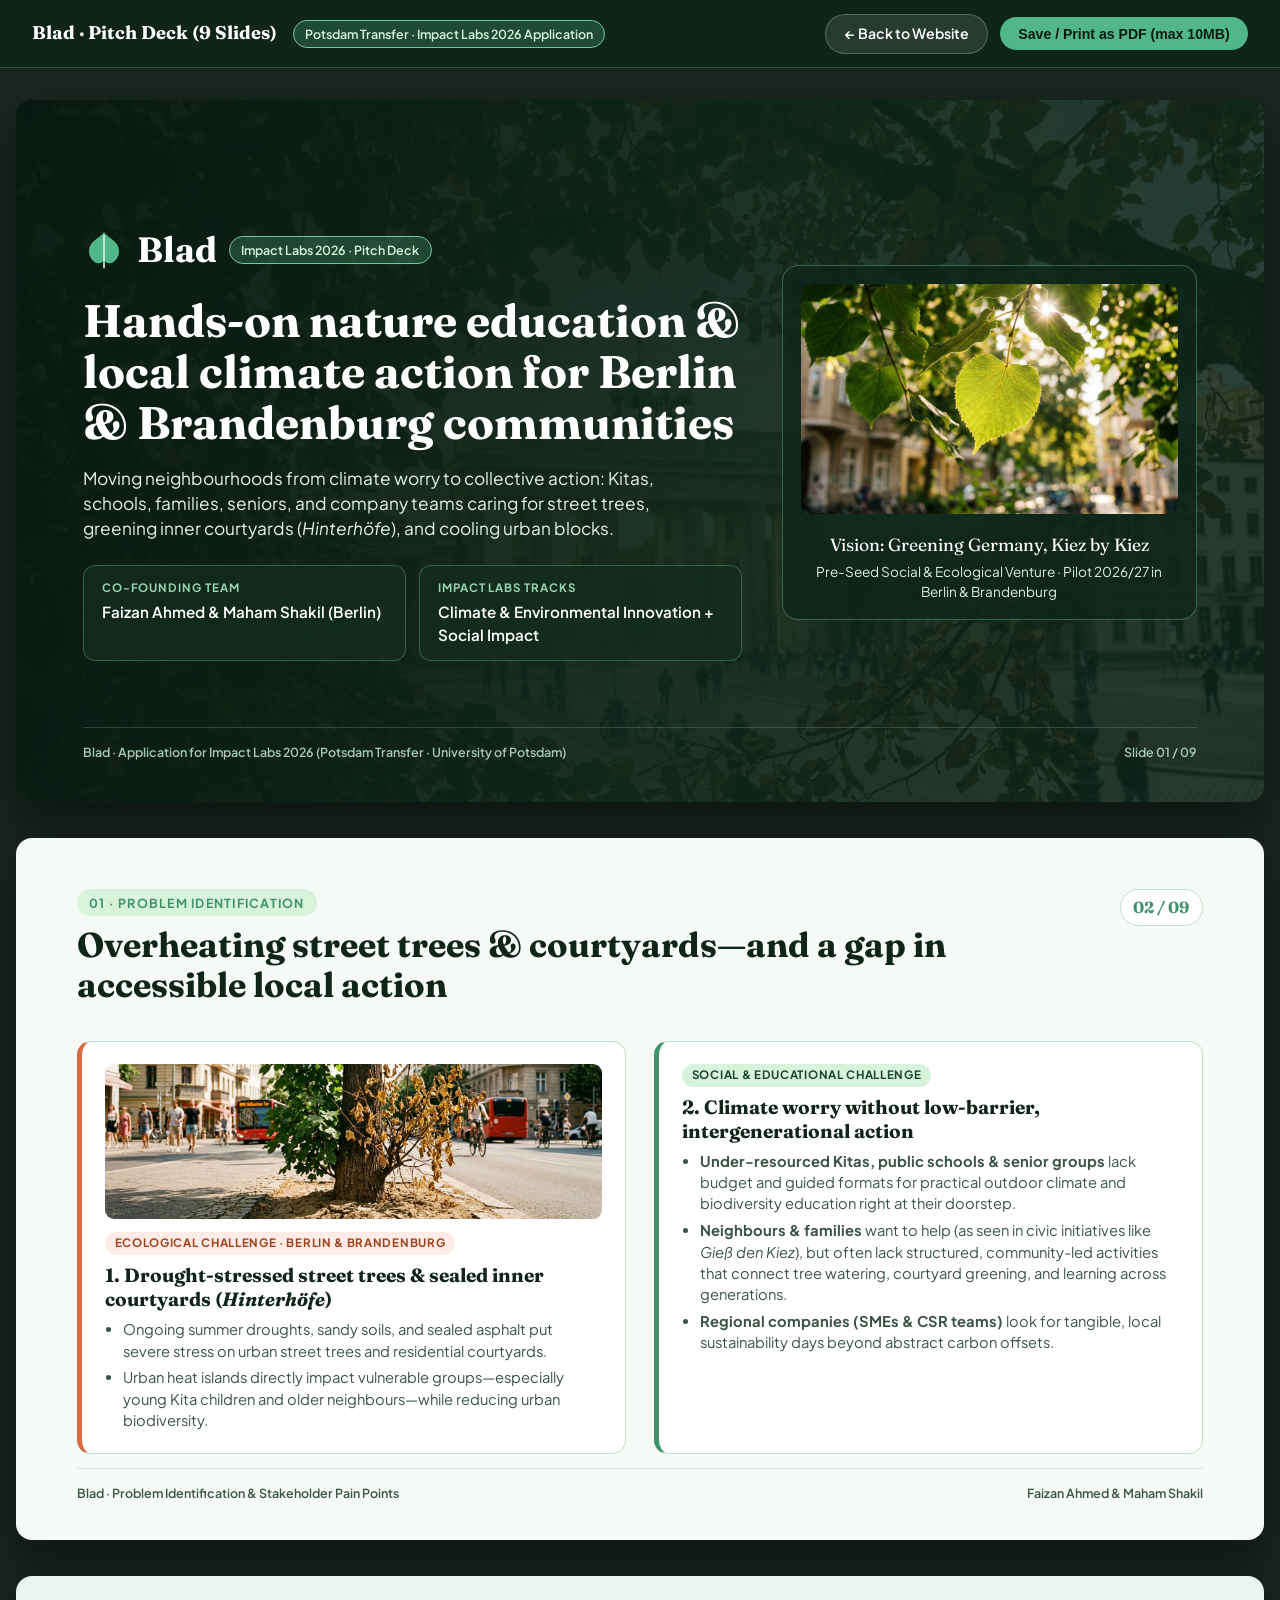
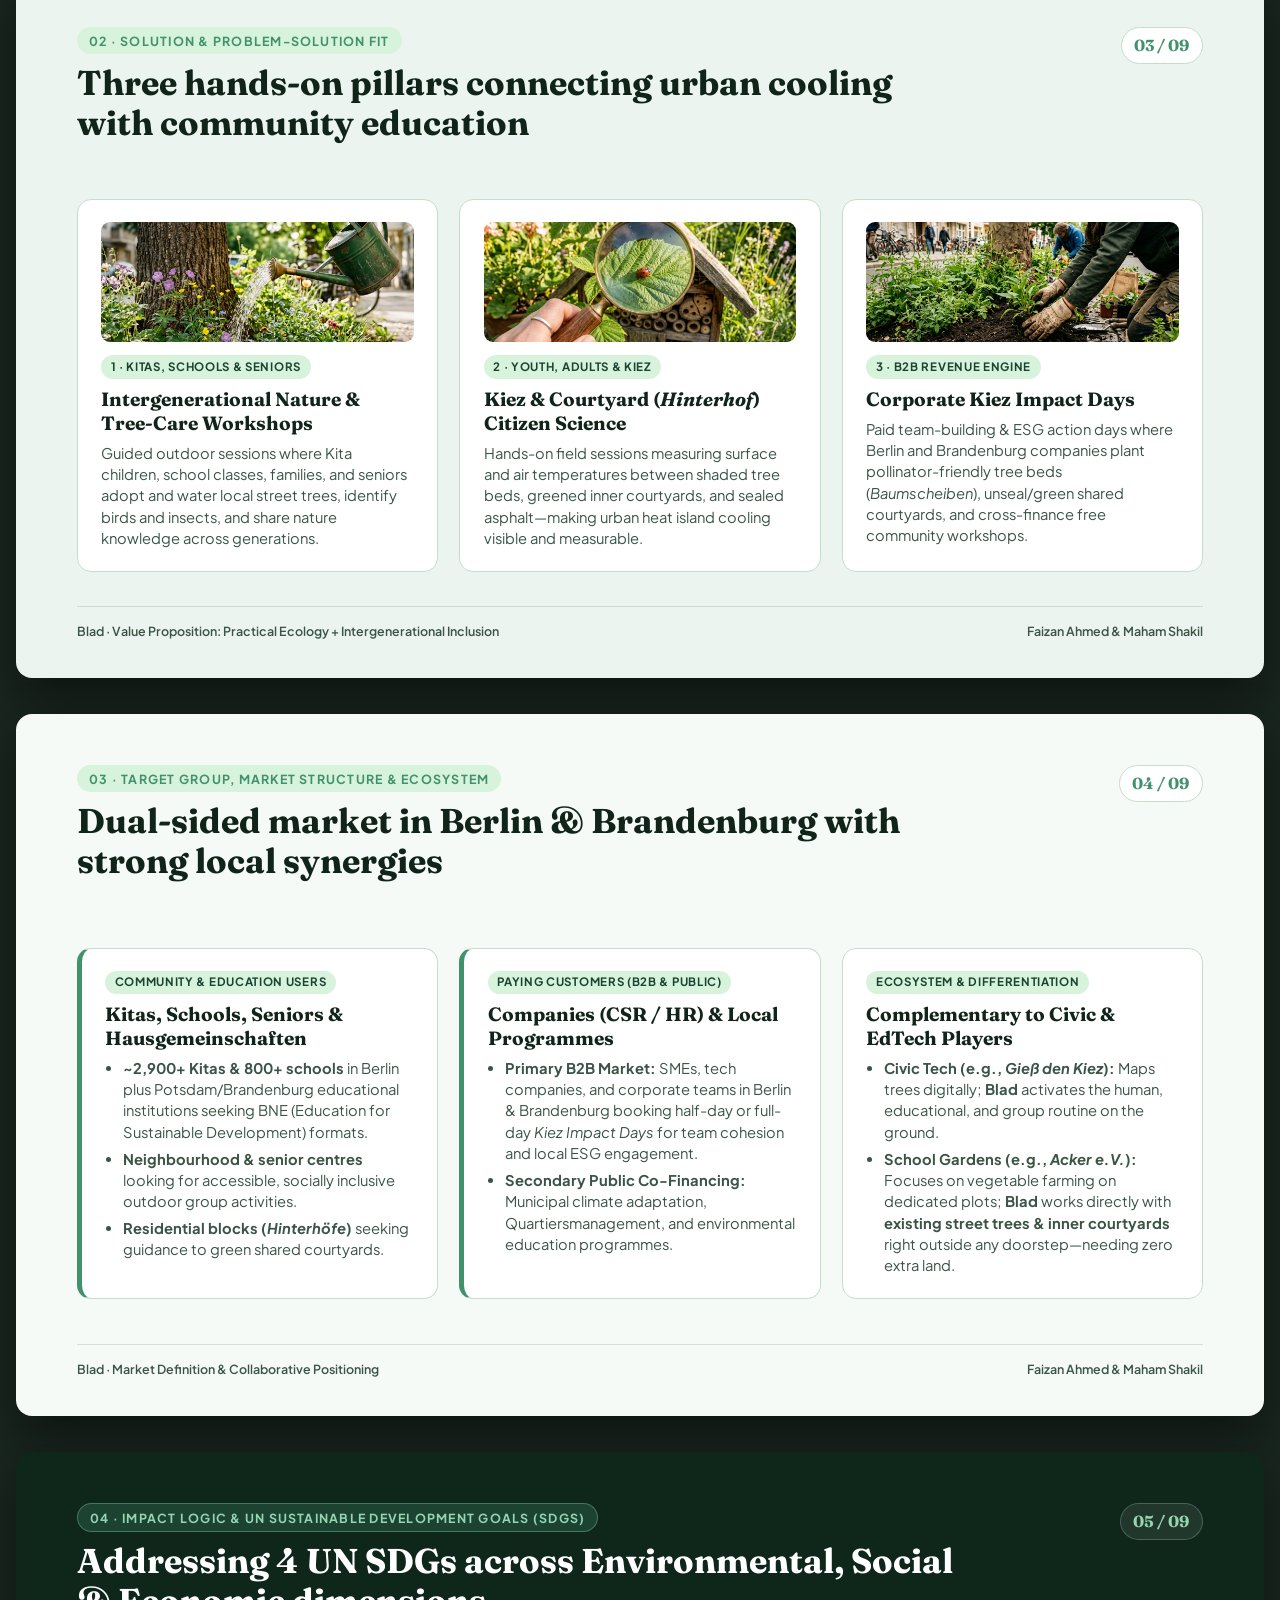
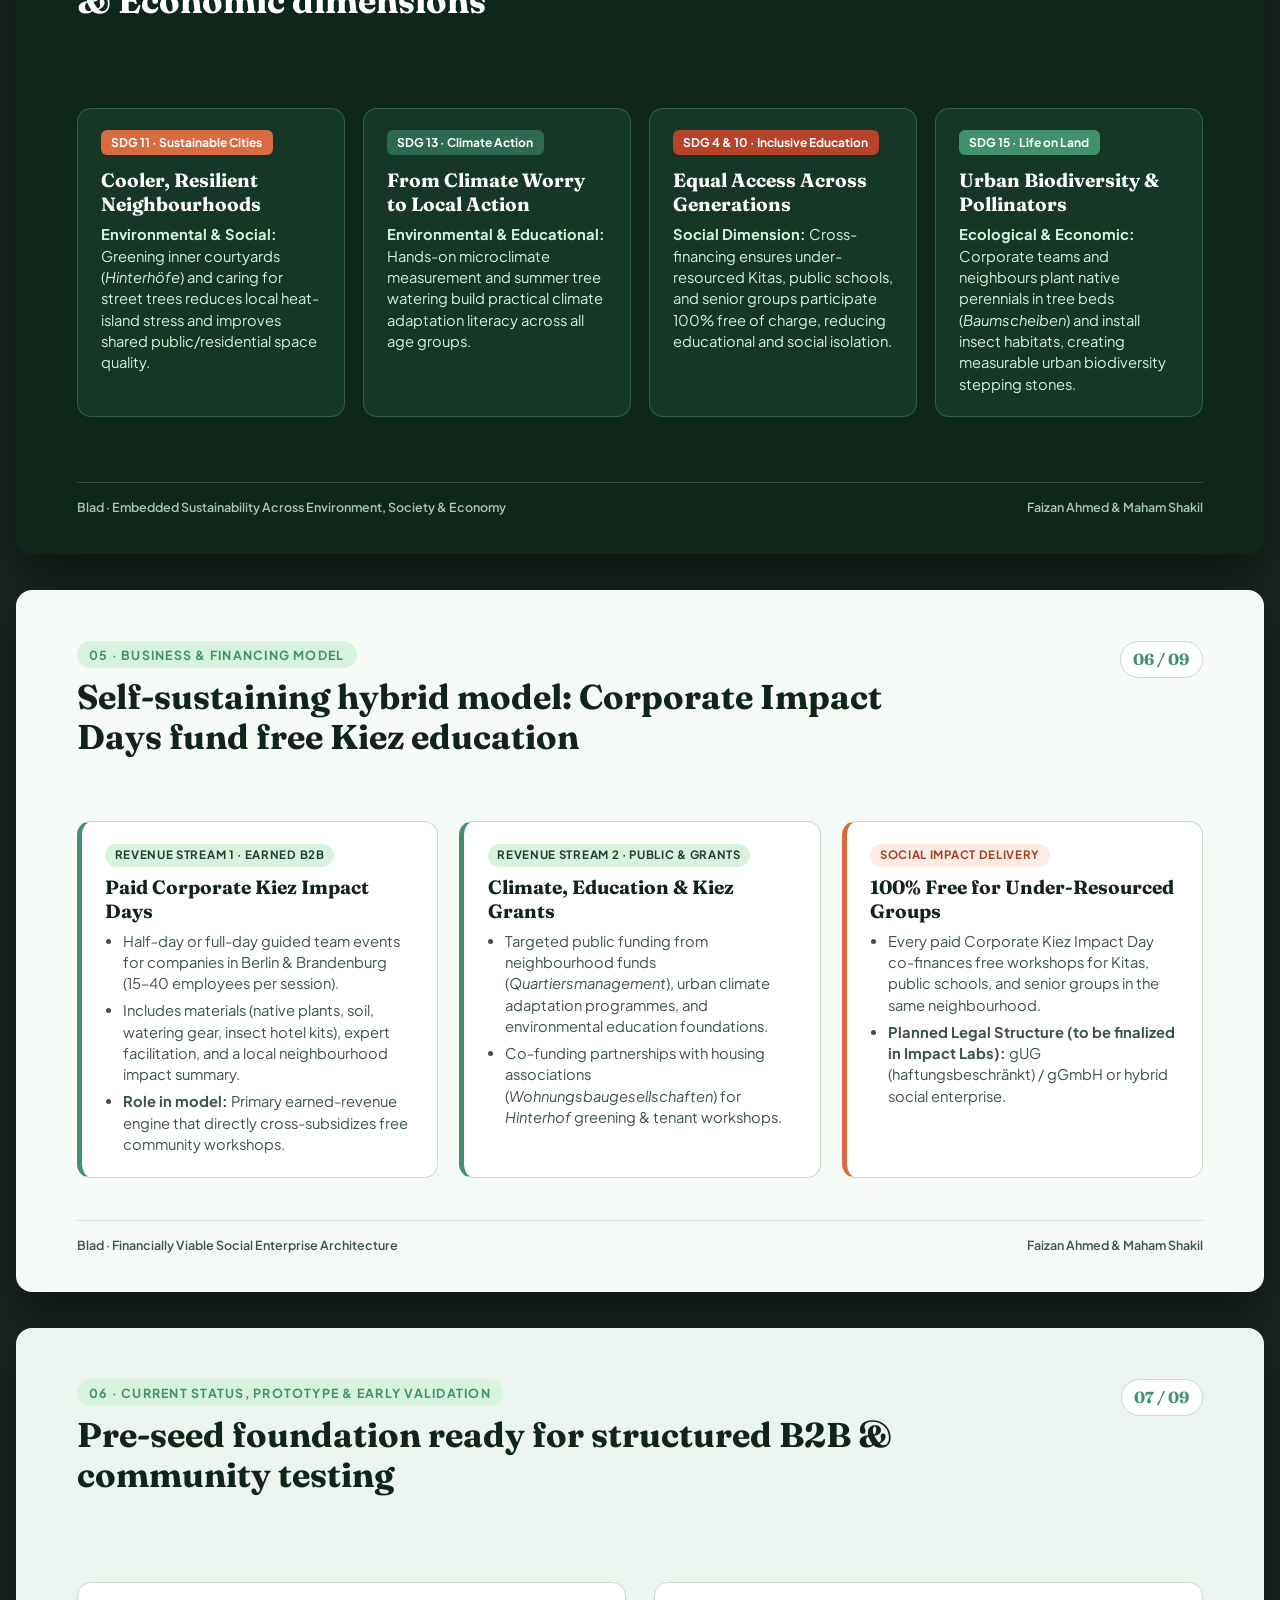
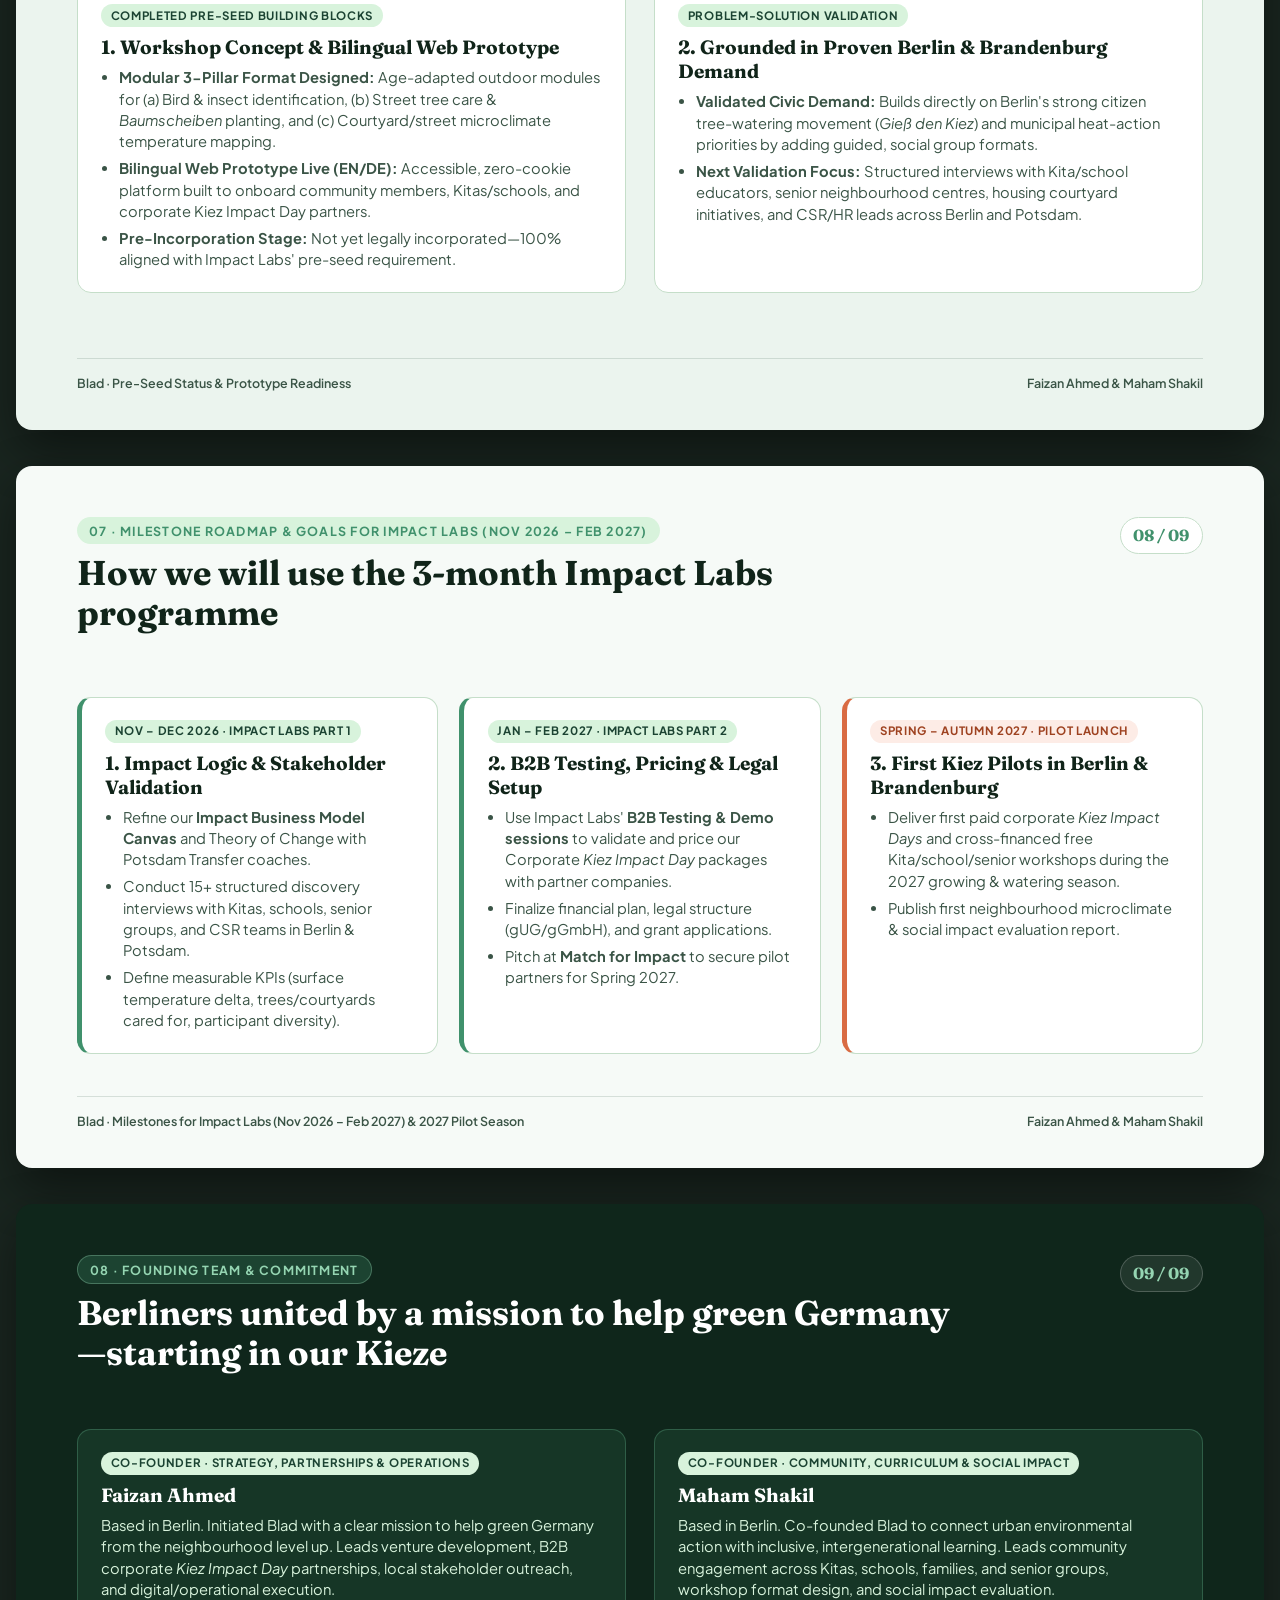
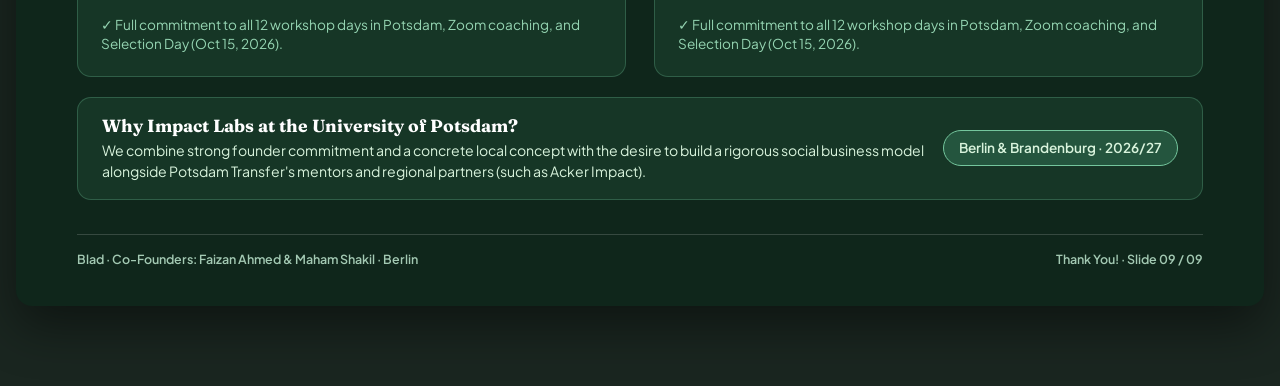
==== pitch-deck.html @ 390c97e4 "feat: initial Blad Berlin & Brandenburg website and Impact Labs 2026 pitch deck" ====
<!DOCTYPE html>
<html lang="en">
<head>
  <meta charset="UTF-8">
  <meta name="viewport" content="width=device-width, initial-scale=1.0">
  <title>Blad — Pitch Deck | Impact Labs 2026 (University of Potsdam)</title>
  <link rel="preconnect" href="https://fonts.googleapis.com">
  <link rel="preconnect" href="https://fonts.gstatic.com" crossorigin>
  <link href="https://fonts.googleapis.com/css2?family=Fraunces:opsz,wght@9..144,600;9..144,700&family=Plus+Jakarta+Sans:wght@400;500;600;700&display=swap" rel="stylesheet">
  <style>
    :root {
      --forest-deep: #0F261B;
      --forest-mid: #1B4332;
      --green-bright: #40916C;
      --green-mint: #D8F3DC;
      --sage-bg: #EBF4EE;
      --cream-bg: #F6FAF7;
      --terracotta: #D96B43;
      --terracotta-soft: #FDECE6;
      --text-dark: #102419;
      --text-muted: #3A5446;
      --border: #C5DEC9;
      --white: #FFFFFF;
    }

    * {
      box-sizing: border-box;
      margin: 0;
      padding: 0;
    }

    body {
      font-family: 'Plus Jakarta Sans', -apple-system, BlinkMacSystemFont, sans-serif;
      background-color: #1A2620;
      color: var(--text-dark);
      line-height: 1.45;
      -webkit-print-color-adjust: exact;
      print-color-adjust: exact;
    }

    /* Top Action Bar (Hidden when printing to PDF) */
    .deck-toolbar {
      position: sticky;
      top: 0;
      z-index: 100;
      background: rgba(15, 38, 27, 0.96);
      backdrop-filter: blur(10px);
      border-bottom: 1px solid rgba(116, 198, 157, 0.28);
      padding: 0.85rem 2rem;
      display: flex;
      align-items: center;
      justify-content: space-between;
      color: var(--white);
    }

    .toolbar-left {
      display: flex;
      align-items: center;
      gap: 1rem;
    }

    .toolbar-title {
      font-family: 'Fraunces', serif;
      font-size: 1.15rem;
      font-weight: 700;
      color: #FFFFFF;
    }

    .toolbar-badge {
      background: rgba(64, 145, 108, 0.35);
      border: 1px solid #74C69D;
      color: #D8F3DC;
      font-size: 0.78rem;
      font-weight: 600;
      padding: 0.25rem 0.7rem;
      border-radius: 999px;
    }

    .toolbar-actions {
      display: flex;
      align-items: center;
      gap: 0.75rem;
    }

    .btn-toolbar {
      display: inline-flex;
      align-items: center;
      gap: 0.5rem;
      padding: 0.55rem 1.15rem;
      border-radius: 999px;
      font-weight: 600;
      font-size: 0.88rem;
      cursor: pointer;
      text-decoration: none;
      border: none;
      transition: all 0.2s ease;
    }

    .btn-print {
      background: #52B788;
      color: #091B12;
    }

    .btn-print:hover {
      background: #74C69D;
    }

    .btn-back {
      background: rgba(255, 255, 255, 0.1);
      color: #FFFFFF;
      border: 1px solid rgba(255, 255, 255, 0.22);
    }

    .btn-back:hover {
      background: rgba(255, 255, 255, 0.18);
    }

    /* Slide Container */
    .deck-wrapper {
      max-width: 1280px;
      margin: 2rem auto;
      display: flex;
      flex-direction: column;
      gap: 2.25rem;
      padding: 0 1rem 3rem;
    }

    /* 16:9 Slide Format */
    .slide {
      width: 100%;
      aspect-ratio: 16 / 9;
      background: var(--cream-bg);
      border-radius: 16px;
      overflow: hidden;
      position: relative;
      display: flex;
      flex-direction: column;
      justify-content: space-between;
      padding: 3.2rem 3.8rem 2.4rem;
      box-shadow: 0 20px 50px rgba(0, 0, 0, 0.45);
      page-break-after: always;
      break-after: page;
    }

    .slide-dark {
      background: var(--forest-deep);
      color: var(--white);
    }

    .slide-sage {
      background: var(--sage-bg);
    }

    /* Slide Header */
    .slide-header {
      display: flex;
      justify-content: space-between;
      align-items: flex-start;
      margin-bottom: 1.4rem;
    }

    .slide-eyebrow {
      display: inline-block;
      font-size: 0.78rem;
      font-weight: 700;
      text-transform: uppercase;
      letter-spacing: 0.1em;
      color: var(--green-bright);
      background: var(--green-mint);
      padding: 0.28rem 0.75rem;
      border-radius: 999px;
      margin-bottom: 0.55rem;
    }

    .slide-dark .slide-eyebrow {
      background: rgba(64, 145, 108, 0.28);
      color: #95D5B2;
      border: 1px solid rgba(149, 213, 178, 0.35);
    }

    .slide-title {
      font-family: 'Fraunces', serif;
      font-size: 2.15rem;
      line-height: 1.15;
      color: var(--text-dark);
      max-width: 880px;
    }

    .slide-dark .slide-title {
      color: var(--white);
    }

    .slide-num {
      font-family: 'Fraunces', serif;
      font-size: 1rem;
      font-weight: 700;
      color: var(--green-bright);
      background: var(--white);
      border: 1px solid var(--border);
      padding: 0.35rem 0.8rem;
      border-radius: 999px;
      white-space: nowrap;
    }

    .slide-dark .slide-num {
      background: rgba(255, 255, 255, 0.08);
      border-color: rgba(255, 255, 255, 0.2);
      color: #95D5B2;
    }

    /* Slide Body */
    .slide-body {
      flex: 1;
      display: flex;
      flex-direction: column;
      justify-content: center;
    }

    /* Grid Layouts */
    .grid-2 {
      display: grid;
      grid-template-columns: 1fr 1fr;
      gap: 1.75rem;
      align-items: stretch;
    }

    .grid-3 {
      display: grid;
      grid-template-columns: repeat(3, 1fr);
      gap: 1.35rem;
      align-items: stretch;
    }

    .grid-4 {
      display: grid;
      grid-template-columns: repeat(4, 1fr);
      gap: 1.1rem;
      align-items: stretch;
    }

    /* Cards inside slides */
    .card {
      background: var(--white);
      border: 1.5px solid var(--border);
      border-radius: 14px;
      padding: 1.35rem 1.45rem;
      display: flex;
      flex-direction: column;
      gap: 0.5rem;
    }

    .slide-dark .card {
      background: rgba(24, 58, 41, 0.85);
      border-color: rgba(116, 198, 157, 0.28);
      color: var(--white);
    }

    .card-accent {
      border-left: 5px solid var(--green-bright);
    }

    .card-warm {
      border-left: 5px solid var(--terracotta);
    }

    .card-tag {
      display: inline-block;
      align-self: flex-start;
      font-size: 0.72rem;
      font-weight: 700;
      text-transform: uppercase;
      letter-spacing: 0.06em;
      padding: 0.2rem 0.6rem;
      border-radius: 999px;
      background: var(--green-mint);
      color: var(--forest-mid);
    }

    .card-tag-warm {
      background: var(--terracotta-soft);
      color: #9E4220;
    }

    .card h3 {
      font-family: 'Fraunces', serif;
      font-size: 1.2rem;
      line-height: 1.25;
      color: var(--text-dark);
    }

    .slide-dark .card h3 {
      color: var(--white);
    }

    .card p, .card li {
      font-size: 0.92rem;
      color: var(--text-muted);
      line-height: 1.45;
    }

    .slide-dark .card p, .slide-dark .card li {
      color: #D8F3DC;
    }

    .card ul {
      padding-left: 1.1rem;
      display: flex;
      flex-direction: column;
      gap: 0.35rem;
    }

    .card-photo {
      width: 100%;
      height: 120px;
      object-fit: cover;
      border-radius: 9px;
      margin-bottom: 0.35rem;
    }

    /* Slide 1: Cover Specifics */
    .slide-cover {
      position: relative;
      background: var(--forest-deep);
      color: var(--white);
      padding: 3.6rem 4.2rem 2.6rem;
    }

    .cover-bg {
      position: absolute;
      inset: 0;
      width: 100%;
      height: 100%;
      object-fit: cover;
      opacity: 0.38;
      z-index: 0;
    }

    .cover-scrim {
      position: absolute;
      inset: 0;
      background: linear-gradient(105deg, rgba(9, 25, 17, 0.94) 0%, rgba(15, 38, 27, 0.82) 55%, rgba(15, 38, 27, 0.55) 100%);
      z-index: 1;
    }

    .cover-content {
      position: relative;
      z-index: 2;
      display: grid;
      grid-template-columns: 1.35fr 0.85fr;
      gap: 2.5rem;
      align-items: center;
      flex: 1;
    }

    .cover-brand {
      display: inline-flex;
      align-items: center;
      gap: 0.75rem;
      margin-bottom: 1.25rem;
    }

    .cover-brand-name {
      font-family: 'Fraunces', serif;
      font-size: 2.2rem;
      font-weight: 700;
      color: #FFFFFF;
    }

    .cover-headline {
      font-family: 'Fraunces', serif;
      font-size: 2.85rem;
      line-height: 1.12;
      margin-bottom: 1.1rem;
      color: #FFFFFF;
    }

    .cover-sub {
      font-size: 1.08rem;
      color: #E2F5EA;
      margin-bottom: 1.5rem;
      max-width: 620px;
    }

    .cover-meta-grid {
      display: grid;
      grid-template-columns: repeat(2, 1fr);
      gap: 0.85rem;
    }

    .cover-meta-box {
      background: rgba(18, 45, 31, 0.78);
      border: 1px solid rgba(116, 198, 157, 0.35);
      border-radius: 12px;
      padding: 0.85rem 1.1rem;
    }

    .cover-meta-label {
      font-size: 0.72rem;
      text-transform: uppercase;
      letter-spacing: 0.08em;
      color: #95D5B2;
      font-weight: 700;
      display: block;
      margin-bottom: 0.2rem;
    }

    .cover-meta-val {
      font-size: 0.95rem;
      font-weight: 600;
      color: #FFFFFF;
    }

    .cover-visual-card {
      background: rgba(15, 38, 27, 0.82);
      border: 1.5px solid rgba(116, 198, 157, 0.4);
      border-radius: 16px;
      padding: 1.1rem;
      text-align: center;
    }

    .cover-visual-card img {
      width: 100%;
      height: 230px;
      object-fit: cover;
      border-radius: 10px;
      margin-bottom: 0.85rem;
    }

    /* Slide Footer */
    .slide-footer {
      position: relative;
      z-index: 2;
      display: flex;
      justify-content: space-between;
      align-items: center;
      padding-top: 0.9rem;
      border-top: 1px solid rgba(27, 67, 50, 0.15);
      font-size: 0.78rem;
      color: var(--text-muted);
      font-weight: 600;
    }

    .slide-dark .slide-footer, .slide-cover .slide-footer {
      border-top-color: rgba(255, 255, 255, 0.16);
      color: #A3C9B3;
    }

    .sdg-pill {
      display: inline-block;
      background: var(--forest-mid);
      color: var(--white);
      font-weight: 700;
      font-size: 0.75rem;
      padding: 0.22rem 0.65rem;
      border-radius: 6px;
      margin-bottom: 0.35rem;
      align-self: flex-start;
    }

    /* Print / Save-as-PDF Rules */
    @page {
      size: 13.333in 7.5in;
      margin: 0;
    }

    @media print {
      body {
        background: none;
      }
      .deck-toolbar {
        display: none !important;
      }
      .deck-wrapper {
        max-width: none;
        margin: 0;
        padding: 0;
        gap: 0;
      }
      .slide {
        width: 13.333in;
        height: 7.5in;
        border-radius: 0;
        box-shadow: none;
        page-break-after: always;
        break-after: page;
      }
    }
  </style>
</head>
<body>

  <!-- Top Toolbar (Hidden in PDF Print) -->
  <header class="deck-toolbar">
    <div class="toolbar-left">
      <span class="toolbar-title">Blad · Pitch Deck (9 Slides)</span>
      <span class="toolbar-badge">Potsdam Transfer · Impact Labs 2026 Application</span>
    </div>
    <div class="toolbar-actions">
      <a href="index.html" class="btn-toolbar btn-back">← Back to Website</a>
      <button onclick="window.print()" class="btn-toolbar btn-print">
        Save / Print as PDF (max 10MB)
      </button>
    </div>
  </header>

  <main class="deck-wrapper">

    <!-- SLIDE 1: COVER -->
    <section class="slide slide-cover">
      <img src="assets/brandenburg-leaves-bg.jpg" alt="" class="cover-bg">
      <div class="cover-scrim"></div>

      <div class="cover-content">
        <div>
          <div class="cover-brand">
            <svg width="42" height="42" viewBox="0 0 64 64" fill="none">
              <path d="M32 4 C35 11 45 14 51 22 C57 30 56 42 48 49 C41 55 34 52 32 47 C30 52 23 55 16 49 C8 42 7 30 13 22 C19 14 29 11 32 4 Z" fill="#52B788"/>
              <path d="M32 59 L32 10" stroke="#D8F3DC" stroke-width="2.5" stroke-linecap="round"/>
            </svg>
            <span class="cover-brand-name">Blad</span>
            <span class="toolbar-badge">Impact Labs 2026 · Pitch Deck</span>
          </div>

          <h1 class="cover-headline">
            Hands-on nature education &amp; local climate action for Berlin &amp; Brandenburg communities
          </h1>
          <p class="cover-sub">
            Moving neighbourhoods from climate worry to collective action: Kitas, schools, families, seniors, and company teams caring for street trees, greening inner courtyards (<em>Hinterhöfe</em>), and cooling urban blocks.
          </p>

          <div class="cover-meta-grid">
            <div class="cover-meta-box">
              <span class="cover-meta-label">Co-Founding Team</span>
              <span class="cover-meta-val">Faizan Ahmed &amp; Maham Shakil (Berlin)</span>
            </div>
            <div class="cover-meta-box">
              <span class="cover-meta-label">Impact Labs Tracks</span>
              <span class="cover-meta-val">Climate &amp; Environmental Innovation + Social Impact</span>
            </div>
          </div>
        </div>

        <div class="cover-visual-card">
          <img src="assets/hero-sunlit-leaf.jpg" alt="Sunlit Berlin Linden Leaf">
          <div style="font-family: 'Fraunces', serif; font-size: 1.1rem; color: #FFFFFF; margin-bottom: 0.25rem;">
            Vision: Greening Germany, Kiez by Kiez
          </div>
          <p style="font-size: 0.85rem; color: #D8F3DC;">
            Pre-Seed Social &amp; Ecological Venture · Pilot 2026/27 in Berlin &amp; Brandenburg
          </p>
        </div>
      </div>

      <footer class="slide-footer">
        <span>Blad · Application for Impact Labs 2026 (Potsdam Transfer · University of Potsdam)</span>
        <span>Slide 01 / 09</span>
      </footer>
    </section>

    <!-- SLIDE 2: PROBLEM IDENTIFICATION -->
    <section class="slide">
      <header class="slide-header">
        <div>
          <span class="slide-eyebrow">01 · Problem Identification</span>
          <h2 class="slide-title">Overheating street trees &amp; courtyards—and a gap in accessible local action</h2>
        </div>
        <span class="slide-num">02 / 09</span>
      </header>

      <div class="slide-body">
        <div class="grid-2">
          <div class="card card-warm">
            <img src="assets/problem-heat-tree.jpg" alt="Heat-stressed Berlin street tree" class="card-photo" style="height: 155px;">
            <span class="card-tag card-tag-warm">Ecological Challenge · Berlin &amp; Brandenburg</span>
            <h3>1. Drought-stressed street trees &amp; sealed inner courtyards (<em>Hinterhöfe</em>)</h3>
            <ul>
              <li>Ongoing summer droughts, sandy soils, and sealed asphalt put severe stress on urban street trees and residential courtyards.</li>
              <li>Urban heat islands directly impact vulnerable groups—especially young Kita children and older neighbours—while reducing urban biodiversity.</li>
            </ul>
          </div>

          <div class="card card-accent">
            <span class="card-tag">Social &amp; Educational Challenge</span>
            <h3>2. Climate worry without low-barrier, intergenerational action</h3>
            <ul>
              <li><strong>Under-resourced Kitas, public schools &amp; senior groups</strong> lack budget and guided formats for practical outdoor climate and biodiversity education right at their doorstep.</li>
              <li><strong>Neighbours &amp; families</strong> want to help (as seen in civic initiatives like <em>Gieß den Kiez</em>), but often lack structured, community-led activities that connect tree watering, courtyard greening, and learning across generations.</li>
              <li><strong>Regional companies (SMEs &amp; CSR teams)</strong> look for tangible, local sustainability days beyond abstract carbon offsets.</li>
            </ul>
          </div>
        </div>
      </div>

      <footer class="slide-footer">
        <span>Blad · Problem Identification &amp; Stakeholder Pain Points</span>
        <span>Faizan Ahmed &amp; Maham Shakil</span>
      </footer>
    </section>

    <!-- SLIDE 3: SOLUTION & VALUE PROPOSITION -->
    <section class="slide slide-sage">
      <header class="slide-header">
        <div>
          <span class="slide-eyebrow">02 · Solution &amp; Problem-Solution Fit</span>
          <h2 class="slide-title">Three hands-on pillars connecting urban cooling with community education</h2>
        </div>
        <span class="slide-num">03 / 09</span>
      </header>

      <div class="slide-body">
        <div class="grid-3">
          <div class="card">
            <img src="assets/card1-tree-watering.jpg" alt="Street tree watering" class="card-photo">
            <span class="card-tag">1 · Kitas, Schools &amp; Seniors</span>
            <h3>Intergenerational Nature &amp; Tree-Care Workshops</h3>
            <p>
              Guided outdoor sessions where Kita children, school classes, families, and seniors adopt and water local street trees, identify birds and insects, and share nature knowledge across generations.
            </p>
          </div>

          <div class="card">
            <img src="assets/card2-magnifying-insect.jpg" alt="Citizen science" class="card-photo">
            <span class="card-tag">2 · Youth, Adults &amp; Kiez</span>
            <h3>Kiez &amp; Courtyard (<em>Hinterhof</em>) Citizen Science</h3>
            <p>
              Hands-on field sessions measuring surface and air temperatures between shaded tree beds, greened inner courtyards, and sealed asphalt—making urban heat island cooling visible and measurable.
            </p>
          </div>

          <div class="card">
            <img src="assets/card3-planting-treebed.jpg" alt="Planting tree beds" class="card-photo">
            <span class="card-tag">3 · B2B Revenue Engine</span>
            <h3>Corporate Kiez Impact Days</h3>
            <p>
              Paid team-building &amp; ESG action days where Berlin and Brandenburg companies plant pollinator-friendly tree beds (<em>Baumscheiben</em>), unseal/green shared courtyards, and cross-finance free community workshops.
            </p>
          </div>
        </div>
      </div>

      <footer class="slide-footer">
        <span>Blad · Value Proposition: Practical Ecology + Intergenerational Inclusion</span>
        <span>Faizan Ahmed &amp; Maham Shakil</span>
      </footer>
    </section>

    <!-- SLIDE 4: TARGET MARKET & ECOSYSTEM -->
    <section class="slide">
      <header class="slide-header">
        <div>
          <span class="slide-eyebrow">03 · Target Group, Market Structure &amp; Ecosystem</span>
          <h2 class="slide-title">Dual-sided market in Berlin &amp; Brandenburg with strong local synergies</h2>
        </div>
        <span class="slide-num">04 / 09</span>
      </header>

      <div class="slide-body">
        <div class="grid-3">
          <div class="card card-accent">
            <span class="card-tag">Community &amp; Education Users</span>
            <h3>Kitas, Schools, Seniors &amp; Hausgemeinschaften</h3>
            <ul>
              <li><strong>~2,900+ Kitas &amp; 800+ schools</strong> in Berlin plus Potsdam/Brandenburg educational institutions seeking BNE (Education for Sustainable Development) formats.</li>
              <li><strong>Neighbourhood &amp; senior centres</strong> looking for accessible, socially inclusive outdoor group activities.</li>
              <li><strong>Residential blocks (<em>Hinterhöfe</em>)</strong> seeking guidance to green shared courtyards.</li>
            </ul>
          </div>

          <div class="card card-accent">
            <span class="card-tag">Paying Customers (B2B &amp; Public)</span>
            <h3>Companies (CSR / HR) &amp; Local Programmes</h3>
            <ul>
              <li><strong>Primary B2B Market:</strong> SMEs, tech companies, and corporate teams in Berlin &amp; Brandenburg booking half-day or full-day <em>Kiez Impact Days</em> for team cohesion and local ESG engagement.</li>
              <li><strong>Secondary Public Co-Financing:</strong> Municipal climate adaptation, Quartiersmanagement, and environmental education programmes.</li>
            </ul>
          </div>

          <div class="card">
            <span class="card-tag">Ecosystem &amp; Differentiation</span>
            <h3>Complementary to Civic &amp; EdTech Players</h3>
            <ul>
              <li><strong>Civic Tech (e.g., <em>Gieß den Kiez</em>):</strong> Maps trees digitally; <strong>Blad</strong> activates the human, educational, and group routine on the ground.</li>
              <li><strong>School Gardens (e.g., <em>Acker e.V.</em>):</strong> Focuses on vegetable farming on dedicated plots; <strong>Blad</strong> works directly with <strong>existing street trees &amp; inner courtyards</strong> right outside any doorstep—needing zero extra land.</li>
            </ul>
          </div>
        </div>
      </div>

      <footer class="slide-footer">
        <span>Blad · Market Definition &amp; Collaborative Positioning</span>
        <span>Faizan Ahmed &amp; Maham Shakil</span>
      </footer>
    </section>

    <!-- SLIDE 5: IMPACT LOGIC & UN SDGs -->
    <section class="slide slide-dark">
      <header class="slide-header">
        <div>
          <span class="slide-eyebrow">04 · Impact Logic &amp; UN Sustainable Development Goals (SDGs)</span>
          <h2 class="slide-title">Addressing 4 UN SDGs across Environmental, Social &amp; Economic dimensions</h2>
        </div>
        <span class="slide-num">05 / 09</span>
      </header>

      <div class="slide-body">
        <div class="grid-4">
          <div class="card">
            <span class="sdg-pill" style="background:#D96B43;">SDG 11 · Sustainable Cities</span>
            <h3>Cooler, Resilient Neighbourhoods</h3>
            <p>
              <strong>Environmental &amp; Social:</strong> Greening inner courtyards (<em>Hinterhöfe</em>) and caring for street trees reduces local heat-island stress and improves shared public/residential space quality.
            </p>
          </div>

          <div class="card">
            <span class="sdg-pill" style="background:#2D6A4F;">SDG 13 · Climate Action</span>
            <h3>From Climate Worry to Local Action</h3>
            <p>
              <strong>Environmental &amp; Educational:</strong> Hands-on microclimate measurement and summer tree watering build practical climate adaptation literacy across all age groups.
            </p>
          </div>

          <div class="card">
            <span class="sdg-pill" style="background:#B5442A;">SDG 4 &amp; 10 · Inclusive Education</span>
            <h3>Equal Access Across Generations</h3>
            <p>
              <strong>Social Dimension:</strong> Cross-financing ensures under-resourced Kitas, public schools, and senior groups participate 100% free of charge, reducing educational and social isolation.
            </p>
          </div>

          <div class="card">
            <span class="sdg-pill" style="background:#40916C;">SDG 15 · Life on Land</span>
            <h3>Urban Biodiversity &amp; Pollinators</h3>
            <p>
              <strong>Ecological &amp; Economic:</strong> Corporate teams and neighbours plant native perennials in tree beds (<em>Baumscheiben</em>) and install insect habitats, creating measurable urban biodiversity stepping stones.
            </p>
          </div>
        </div>
      </div>

      <footer class="slide-footer">
        <span>Blad · Embedded Sustainability Across Environment, Society &amp; Economy</span>
        <span>Faizan Ahmed &amp; Maham Shakil</span>
      </footer>
    </section>

    <!-- SLIDE 6: HYBRID SOCIAL BUSINESS MODEL -->
    <section class="slide">
      <header class="slide-header">
        <div>
          <span class="slide-eyebrow">05 · Business &amp; Financing Model</span>
          <h2 class="slide-title">Self-sustaining hybrid model: Corporate Impact Days fund free Kiez education</h2>
        </div>
        <span class="slide-num">06 / 09</span>
      </header>

      <div class="slide-body">
        <div class="grid-3">
          <div class="card card-accent">
            <span class="card-tag">Revenue Stream 1 · Earned B2B</span>
            <h3>Paid Corporate Kiez Impact Days</h3>
            <ul>
              <li>Half-day or full-day guided team events for companies in Berlin &amp; Brandenburg (15–40 employees per session).</li>
              <li>Includes materials (native plants, soil, watering gear, insect hotel kits), expert facilitation, and a local neighbourhood impact summary.</li>
              <li><strong>Role in model:</strong> Primary earned-revenue engine that directly cross-subsidizes free community workshops.</li>
            </ul>
          </div>

          <div class="card card-accent">
            <span class="card-tag">Revenue Stream 2 · Public &amp; Grants</span>
            <h3>Climate, Education &amp; Kiez Grants</h3>
            <ul>
              <li>Targeted public funding from neighbourhood funds (<em>Quartiersmanagement</em>), urban climate adaptation programmes, and environmental education foundations.</li>
              <li>Co-funding partnerships with housing associations (<em>Wohnungsbaugesellschaften</em>) for <em>Hinterhof</em> greening &amp; tenant workshops.</li>
            </ul>
          </div>

          <div class="card card-warm">
            <span class="card-tag card-tag-warm">Social Impact Delivery</span>
            <h3>100% Free for Under-Resourced Groups</h3>
            <ul>
              <li>Every paid Corporate Kiez Impact Day co-finances free workshops for Kitas, public schools, and senior groups in the same neighbourhood.</li>
              <li><strong>Planned Legal Structure (to be finalized in Impact Labs):</strong> gUG (haftungsbeschränkt) / gGmbH or hybrid social enterprise.</li>
            </ul>
          </div>
        </div>
      </div>

      <footer class="slide-footer">
        <span>Blad · Financially Viable Social Enterprise Architecture</span>
        <span>Faizan Ahmed &amp; Maham Shakil</span>
      </footer>
    </section>

    <!-- SLIDE 7: TRACTION, PROTOTYPE & STATUS -->
    <section class="slide slide-sage">
      <header class="slide-header">
        <div>
          <span class="slide-eyebrow">06 · Current Status, Prototype &amp; Early Validation</span>
          <h2 class="slide-title">Pre-seed foundation ready for structured B2B &amp; community testing</h2>
        </div>
        <span class="slide-num">07 / 09</span>
      </header>

      <div class="slide-body">
        <div class="grid-2">
          <div class="card">
            <span class="card-tag">Completed Pre-Seed Building Blocks</span>
            <h3>1. Workshop Concept &amp; Bilingual Web Prototype</h3>
            <ul>
              <li><strong>Modular 3-Pillar Format Designed:</strong> Age-adapted outdoor modules for (a) Bird &amp; insect identification, (b) Street tree care &amp; <em>Baumscheiben</em> planting, and (c) Courtyard/street microclimate temperature mapping.</li>
              <li><strong>Bilingual Web Prototype Live (EN/DE):</strong> Accessible, zero-cookie platform built to onboard community members, Kitas/schools, and corporate Kiez Impact Day partners.</li>
              <li><strong>Pre-Incorporation Stage:</strong> Not yet legally incorporated—100% aligned with Impact Labs' pre-seed requirement.</li>
            </ul>
          </div>

          <div class="card">
            <span class="card-tag">Problem-Solution Validation</span>
            <h3>2. Grounded in Proven Berlin &amp; Brandenburg Demand</h3>
            <ul>
              <li><strong>Validated Civic Demand:</strong> Builds directly on Berlin's strong citizen tree-watering movement (<em>Gieß den Kiez</em>) and municipal heat-action priorities by adding guided, social group formats.</li>
              <li><strong>Next Validation Focus:</strong> Structured interviews with Kita/school educators, senior neighbourhood centres, housing courtyard initiatives, and CSR/HR leads across Berlin and Potsdam.</li>
            </ul>
          </div>
        </div>
      </div>

      <footer class="slide-footer">
        <span>Blad · Pre-Seed Status &amp; Prototype Readiness</span>
        <span>Faizan Ahmed &amp; Maham Shakil</span>
      </footer>
    </section>

    <!-- SLIDE 8: MILESTONE PLAN & IMPACT LABS GOALS -->
    <section class="slide">
      <header class="slide-header">
        <div>
          <span class="slide-eyebrow">07 · Milestone Roadmap &amp; Goals for Impact Labs (Nov 2026 – Feb 2027)</span>
          <h2 class="slide-title">How we will use the 3-month Impact Labs programme</h2>
        </div>
        <span class="slide-num">08 / 09</span>
      </header>

      <div class="slide-body">
        <div class="grid-3">
          <div class="card card-accent">
            <span class="card-tag">Nov – Dec 2026 · Impact Labs Part 1</span>
            <h3>1. Impact Logic &amp; Stakeholder Validation</h3>
            <ul>
              <li>Refine our <strong>Impact Business Model Canvas</strong> and Theory of Change with Potsdam Transfer coaches.</li>
              <li>Conduct 15+ structured discovery interviews with Kitas, schools, senior groups, and CSR teams in Berlin &amp; Potsdam.</li>
              <li>Define measurable KPIs (surface temperature delta, trees/courtyards cared for, participant diversity).</li>
            </ul>
          </div>

          <div class="card card-accent">
            <span class="card-tag">Jan – Feb 2027 · Impact Labs Part 2</span>
            <h3>2. B2B Testing, Pricing &amp; Legal Setup</h3>
            <ul>
              <li>Use Impact Labs' <strong>B2B Testing &amp; Demo sessions</strong> to validate and price our Corporate <em>Kiez Impact Day</em> packages with partner companies.</li>
              <li>Finalize financial plan, legal structure (gUG/gGmbH), and grant applications.</li>
              <li>Pitch at <strong>Match for Impact</strong> to secure pilot partners for Spring 2027.</li>
            </ul>
          </div>

          <div class="card card-warm">
            <span class="card-tag card-tag-warm">Spring – Autumn 2027 · Pilot Launch</span>
            <h3>3. First Kiez Pilots in Berlin &amp; Brandenburg</h3>
            <ul>
              <li>Deliver first paid corporate <em>Kiez Impact Days</em> and cross-financed free Kita/school/senior workshops during the 2027 growing &amp; watering season.</li>
              <li>Publish first neighbourhood microclimate &amp; social impact evaluation report.</li>
            </ul>
          </div>
        </div>
      </div>

      <footer class="slide-footer">
        <span>Blad · Milestones for Impact Labs (Nov 2026 – Feb 2027) &amp; 2027 Pilot Season</span>
        <span>Faizan Ahmed &amp; Maham Shakil</span>
      </footer>
    </section>

    <!-- SLIDE 9: FOUNDING TEAM -->
    <section class="slide slide-dark">
      <header class="slide-header">
        <div>
          <span class="slide-eyebrow">08 · Founding Team &amp; Commitment</span>
          <h2 class="slide-title">Berliners united by a mission to help green Germany—starting in our Kieze</h2>
        </div>
        <span class="slide-num">09 / 09</span>
      </header>

      <div class="slide-body">
        <div class="grid-2">
          <div class="card">
            <span class="card-tag">Co-Founder · Strategy, Partnerships &amp; Operations</span>
            <h3>Faizan Ahmed</h3>
            <p>
              Based in Berlin. Initiated Blad with a clear mission to help green Germany from the neighbourhood level up. Leads venture development, B2B corporate <em>Kiez Impact Day</em> partnerships, local stakeholder outreach, and digital/operational execution.
            </p>
            <p style="margin-top:0.4rem; font-size:0.85rem; color:#95D5B2;">
              ✓ Full commitment to all 12 workshop days in Potsdam, Zoom coaching, and Selection Day (Oct 15, 2026).
            </p>
          </div>

          <div class="card">
            <span class="card-tag">Co-Founder · Community, Curriculum &amp; Social Impact</span>
            <h3>Maham Shakil</h3>
            <p>
              Based in Berlin. Co-founded Blad to connect urban environmental action with inclusive, intergenerational learning. Leads community engagement across Kitas, schools, families, and senior groups, workshop format design, and social impact evaluation.
            </p>
            <p style="margin-top:0.4rem; font-size:0.85rem; color:#95D5B2;">
              ✓ Full commitment to all 12 workshop days in Potsdam, Zoom coaching, and Selection Day (Oct 15, 2026).
            </p>
          </div>
        </div>

        <div class="card" style="margin-top: 1.25rem; flex-direction: row; align-items: center; justify-content: space-between; padding: 1.1rem 1.5rem;">
          <div>
            <h3 style="font-size: 1.1rem; margin-bottom: 0.2rem;">Why Impact Labs at the University of Potsdam?</h3>
            <p style="font-size: 0.88rem;">
              We combine strong founder commitment and a concrete local concept with the desire to build a rigorous social business model alongside Potsdam Transfer's mentors and regional partners (such as Acker Impact).
            </p>
          </div>
          <span class="toolbar-badge" style="white-space: nowrap; font-size: 0.85rem; padding: 0.45rem 0.95rem;">
            Berlin &amp; Brandenburg · 2026/27
          </span>
        </div>
      </div>

      <footer class="slide-footer">
        <span>Blad · Co-Founders: Faizan Ahmed &amp; Maham Shakil · Berlin</span>
        <span>Thank You! · Slide 09 / 09</span>
      </footer>
    </section>

  </main>
</body>
</html>
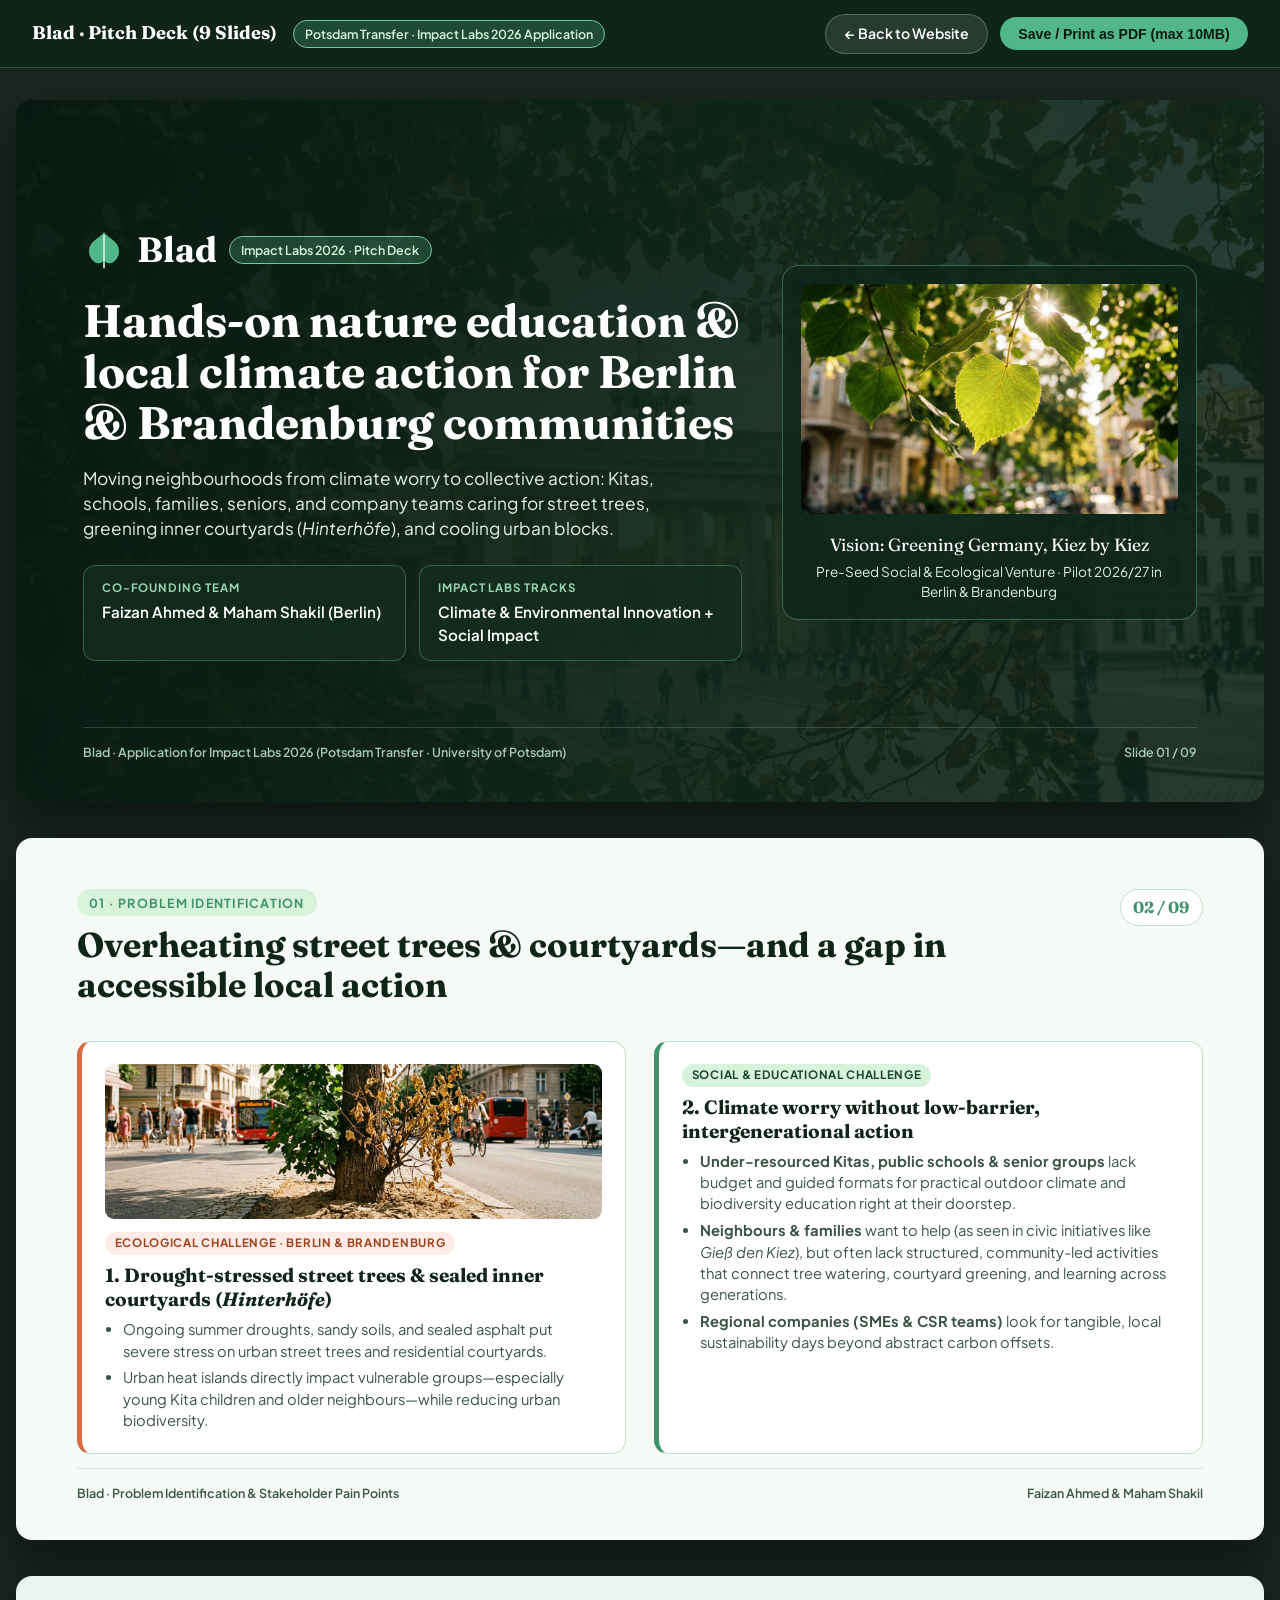
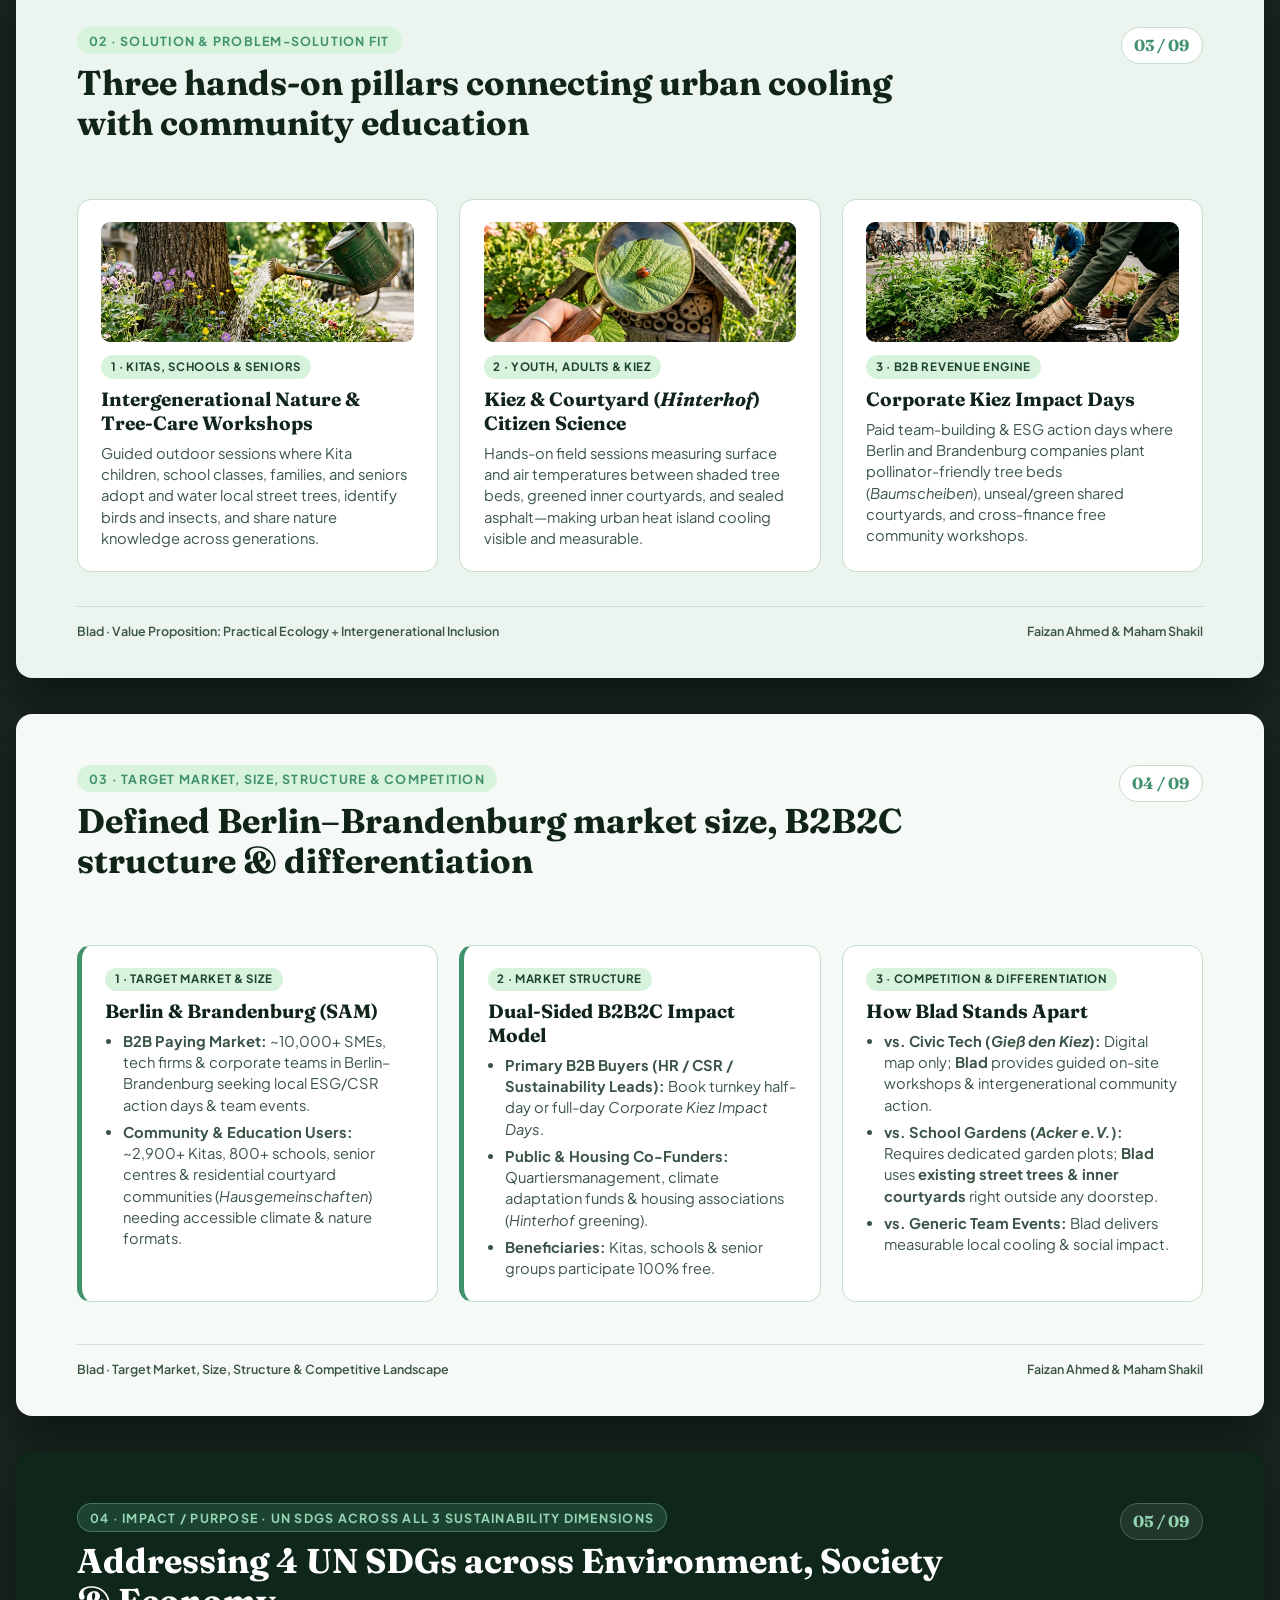
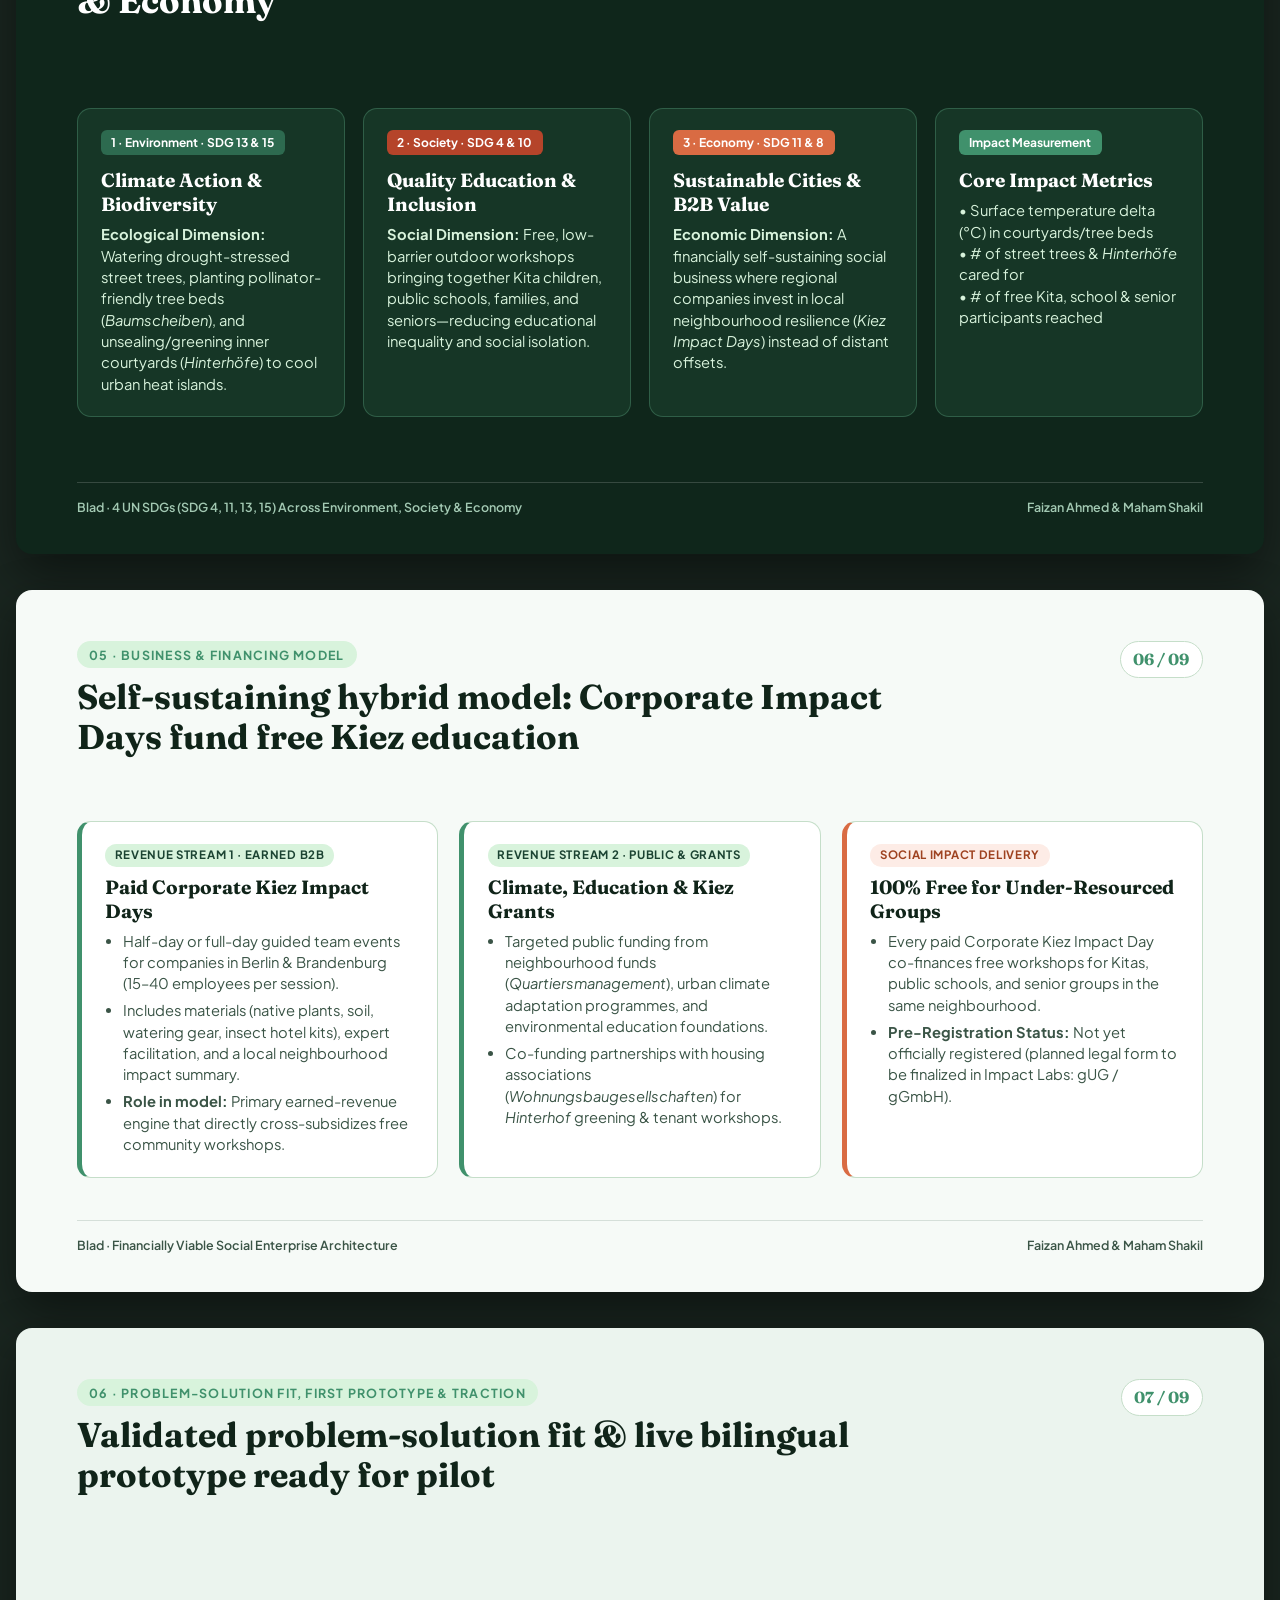
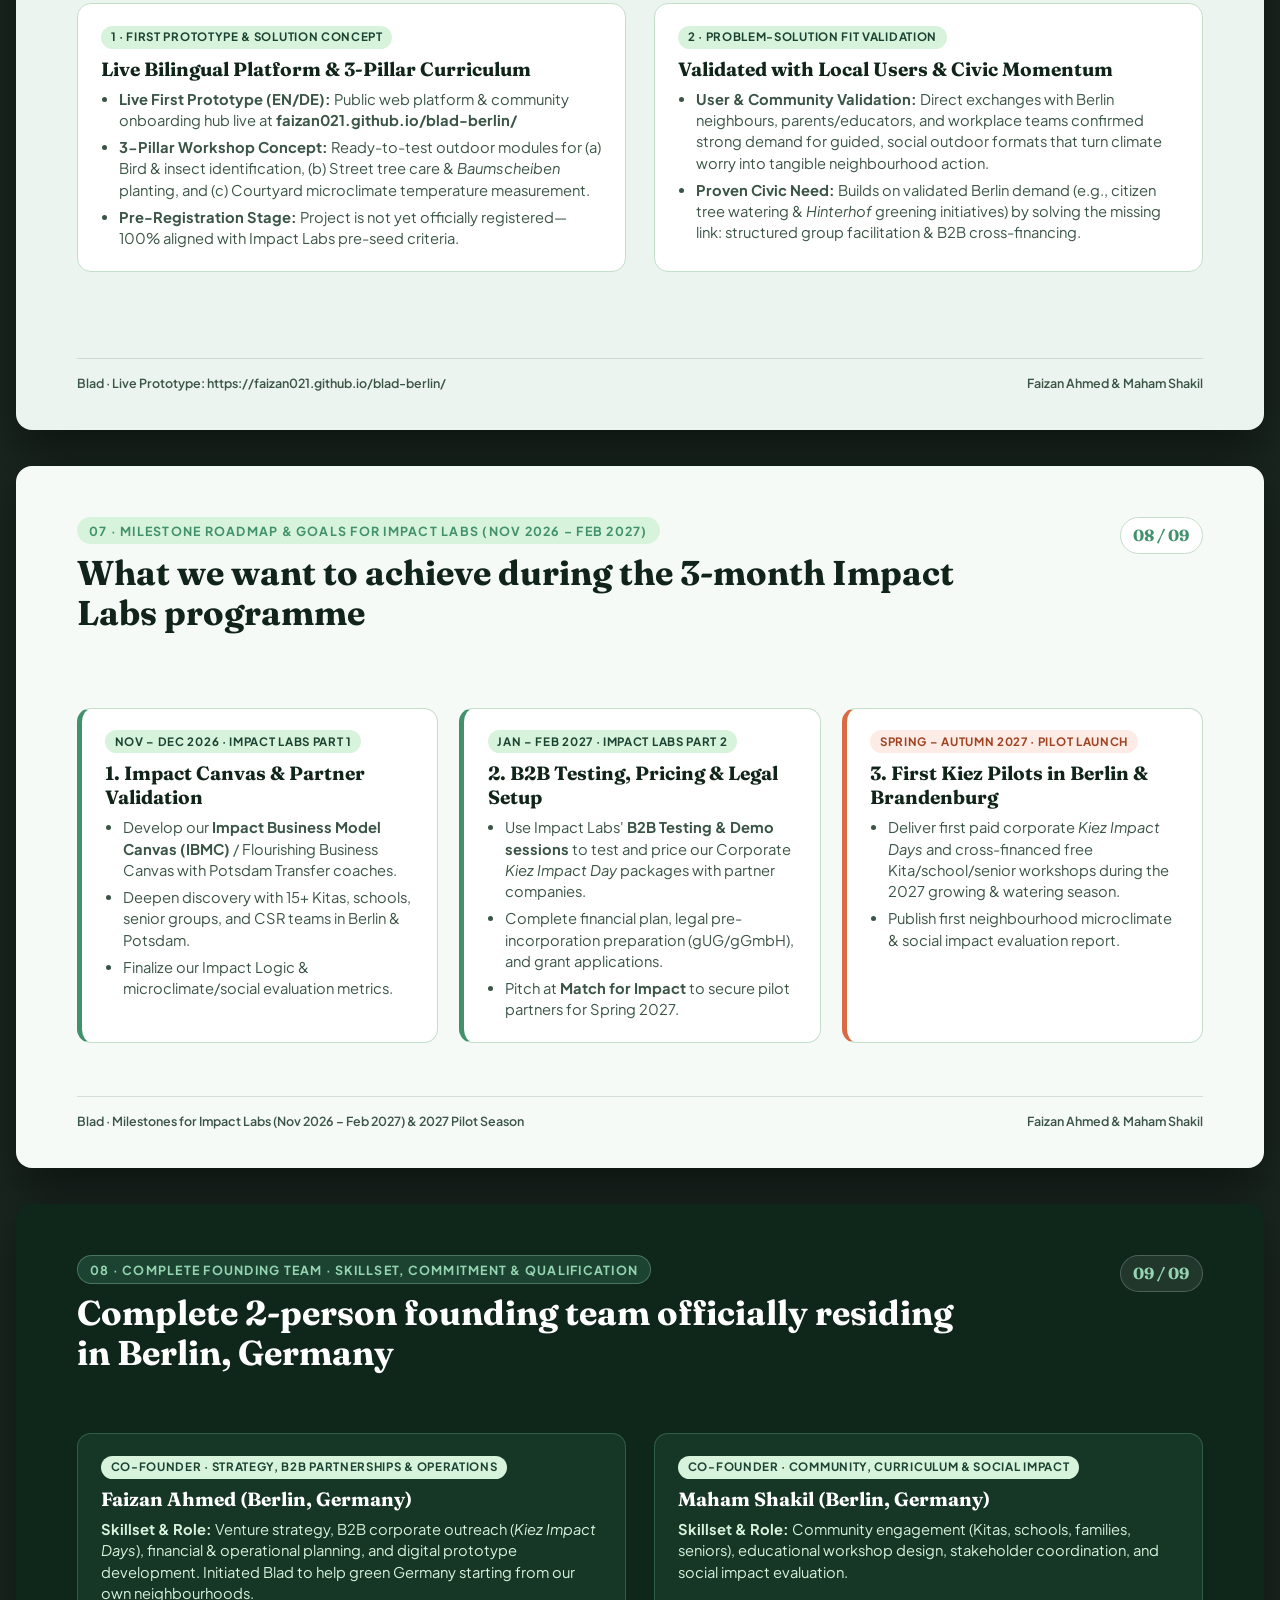
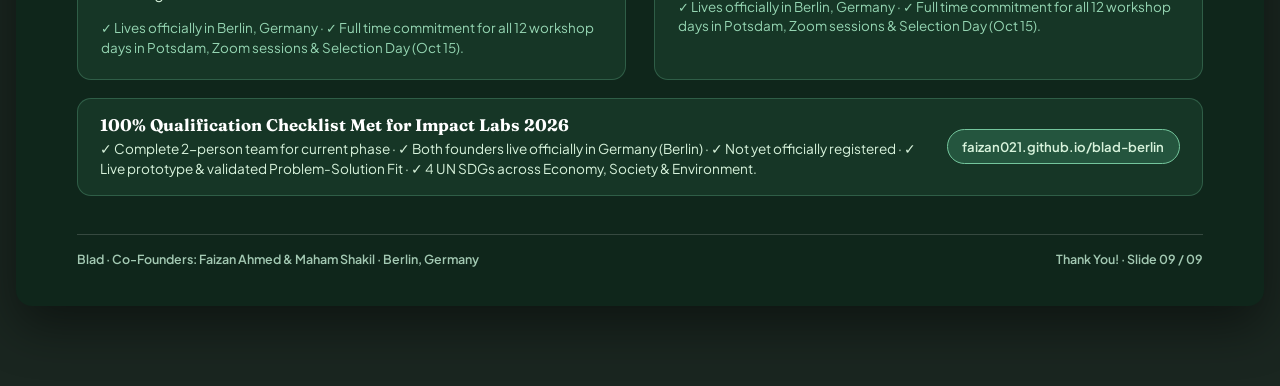
==== commit e4e4ab39: "docs: explicitly align pitch deck slides with all 8 Impact Labs qualification criteria" ====
--- a/pitch-deck.html
+++ b/pitch-deck.html
@@ -644,12 +644,12 @@
       </footer>
     </section>
 
-    <!-- SLIDE 4: TARGET MARKET & ECOSYSTEM -->
+    <!-- SLIDE 4: TARGET MARKET, SIZE, STRUCTURE & COMPETITION -->
     <section class="slide">
       <header class="slide-header">
         <div>
-          <span class="slide-eyebrow">03 · Target Group, Market Structure &amp; Ecosystem</span>
-          <h2 class="slide-title">Dual-sided market in Berlin &amp; Brandenburg with strong local synergies</h2>
+          <span class="slide-eyebrow">03 · Target Market, Size, Structure &amp; Competition</span>
+          <h2 class="slide-title">Defined Berlin–Brandenburg market size, B2B2C structure &amp; differentiation</h2>
         </div>
         <span class="slide-num">04 / 09</span>
       </header>
@@ -657,47 +657,48 @@
       <div class="slide-body">
         <div class="grid-3">
           <div class="card card-accent">
-            <span class="card-tag">Community &amp; Education Users</span>
-            <h3>Kitas, Schools, Seniors &amp; Hausgemeinschaften</h3>
-            <ul>
-              <li><strong>~2,900+ Kitas &amp; 800+ schools</strong> in Berlin plus Potsdam/Brandenburg educational institutions seeking BNE (Education for Sustainable Development) formats.</li>
-              <li><strong>Neighbourhood &amp; senior centres</strong> looking for accessible, socially inclusive outdoor group activities.</li>
-              <li><strong>Residential blocks (<em>Hinterhöfe</em>)</strong> seeking guidance to green shared courtyards.</li>
+            <span class="card-tag">1 · Target Market &amp; Size</span>
+            <h3>Berlin &amp; Brandenburg (SAM)</h3>
+            <ul>
+              <li><strong>B2B Paying Market:</strong> ~10,000+ SMEs, tech firms &amp; corporate teams in Berlin–Brandenburg seeking local ESG/CSR action days &amp; team events.</li>
+              <li><strong>Community &amp; Education Users:</strong> ~2,900+ Kitas, 800+ schools, senior centres &amp; residential courtyard communities (<em>Hausgemeinschaften</em>) needing accessible climate &amp; nature formats.</li>
             </ul>
           </div>
 
           <div class="card card-accent">
-            <span class="card-tag">Paying Customers (B2B &amp; Public)</span>
-            <h3>Companies (CSR / HR) &amp; Local Programmes</h3>
-            <ul>
-              <li><strong>Primary B2B Market:</strong> SMEs, tech companies, and corporate teams in Berlin &amp; Brandenburg booking half-day or full-day <em>Kiez Impact Days</em> for team cohesion and local ESG engagement.</li>
-              <li><strong>Secondary Public Co-Financing:</strong> Municipal climate adaptation, Quartiersmanagement, and environmental education programmes.</li>
-            </ul>
-          </div>
-
-          <div class="card">
-            <span class="card-tag">Ecosystem &amp; Differentiation</span>
-            <h3>Complementary to Civic &amp; EdTech Players</h3>
-            <ul>
-              <li><strong>Civic Tech (e.g., <em>Gieß den Kiez</em>):</strong> Maps trees digitally; <strong>Blad</strong> activates the human, educational, and group routine on the ground.</li>
-              <li><strong>School Gardens (e.g., <em>Acker e.V.</em>):</strong> Focuses on vegetable farming on dedicated plots; <strong>Blad</strong> works directly with <strong>existing street trees &amp; inner courtyards</strong> right outside any doorstep—needing zero extra land.</li>
+            <span class="card-tag">2 · Market Structure</span>
+            <h3>Dual-Sided B2B2C Impact Model</h3>
+            <ul>
+              <li><strong>Primary B2B Buyers (HR / CSR / Sustainability Leads):</strong> Book turnkey half-day or full-day <em>Corporate Kiez Impact Days</em>.</li>
+              <li><strong>Public &amp; Housing Co-Funders:</strong> Quartiersmanagement, climate adaptation funds &amp; housing associations (<em>Hinterhof</em> greening).</li>
+              <li><strong>Beneficiaries:</strong> Kitas, schools &amp; senior groups participate 100% free.</li>
+            </ul>
+          </div>
+
+          <div class="card">
+            <span class="card-tag">3 · Competition &amp; Differentiation</span>
+            <h3>How Blad Stands Apart</h3>
+            <ul>
+              <li><strong>vs. Civic Tech (<em>Gieß den Kiez</em>):</strong> Digital map only; <strong>Blad</strong> provides guided on-site workshops &amp; intergenerational community action.</li>
+              <li><strong>vs. School Gardens (<em>Acker e.V.</em>):</strong> Requires dedicated garden plots; <strong>Blad</strong> uses <strong>existing street trees &amp; inner courtyards</strong> right outside any doorstep.</li>
+              <li><strong>vs. Generic Team Events:</strong> Blad delivers measurable local cooling &amp; social impact.</li>
             </ul>
           </div>
         </div>
       </div>
 
       <footer class="slide-footer">
-        <span>Blad · Market Definition &amp; Collaborative Positioning</span>
+        <span>Blad · Target Market, Size, Structure &amp; Competitive Landscape</span>
         <span>Faizan Ahmed &amp; Maham Shakil</span>
       </footer>
     </section>
 
-    <!-- SLIDE 5: IMPACT LOGIC & UN SDGs -->
+    <!-- SLIDE 5: IMPACT LOGIC & UN SDGs across 3 Dimensions -->
     <section class="slide slide-dark">
       <header class="slide-header">
         <div>
-          <span class="slide-eyebrow">04 · Impact Logic &amp; UN Sustainable Development Goals (SDGs)</span>
-          <h2 class="slide-title">Addressing 4 UN SDGs across Environmental, Social &amp; Economic dimensions</h2>
+          <span class="slide-eyebrow">04 · Impact / Purpose · UN SDGs Across All 3 Sustainability Dimensions</span>
+          <h2 class="slide-title">Addressing 4 UN SDGs across Environment, Society &amp; Economy</h2>
         </div>
         <span class="slide-num">05 / 09</span>
       </header>
@@ -705,41 +706,43 @@
       <div class="slide-body">
         <div class="grid-4">
           <div class="card">
-            <span class="sdg-pill" style="background:#D96B43;">SDG 11 · Sustainable Cities</span>
-            <h3>Cooler, Resilient Neighbourhoods</h3>
+            <span class="sdg-pill" style="background:#2D6A4F;">1 · Environment · SDG 13 &amp; 15</span>
+            <h3>Climate Action &amp; Biodiversity</h3>
             <p>
-              <strong>Environmental &amp; Social:</strong> Greening inner courtyards (<em>Hinterhöfe</em>) and caring for street trees reduces local heat-island stress and improves shared public/residential space quality.
-            </p>
-          </div>
-
-          <div class="card">
-            <span class="sdg-pill" style="background:#2D6A4F;">SDG 13 · Climate Action</span>
-            <h3>From Climate Worry to Local Action</h3>
+              <strong>Ecological Dimension:</strong> Watering drought-stressed street trees, planting pollinator-friendly tree beds (<em>Baumscheiben</em>), and unsealing/greening inner courtyards (<em>Hinterhöfe</em>) to cool urban heat islands.
+            </p>
+          </div>
+
+          <div class="card">
+            <span class="sdg-pill" style="background:#B5442A;">2 · Society · SDG 4 &amp; 10</span>
+            <h3>Quality Education &amp; Inclusion</h3>
             <p>
-              <strong>Environmental &amp; Educational:</strong> Hands-on microclimate measurement and summer tree watering build practical climate adaptation literacy across all age groups.
-            </p>
-          </div>
-
-          <div class="card">
-            <span class="sdg-pill" style="background:#B5442A;">SDG 4 &amp; 10 · Inclusive Education</span>
-            <h3>Equal Access Across Generations</h3>
+              <strong>Social Dimension:</strong> Free, low-barrier outdoor workshops bringing together Kita children, public schools, families, and seniors—reducing educational inequality and social isolation.
+            </p>
+          </div>
+
+          <div class="card">
+            <span class="sdg-pill" style="background:#D96B43;">3 · Economy · SDG 11 &amp; 8</span>
+            <h3>Sustainable Cities &amp; B2B Value</h3>
             <p>
-              <strong>Social Dimension:</strong> Cross-financing ensures under-resourced Kitas, public schools, and senior groups participate 100% free of charge, reducing educational and social isolation.
-            </p>
-          </div>
-
-          <div class="card">
-            <span class="sdg-pill" style="background:#40916C;">SDG 15 · Life on Land</span>
-            <h3>Urban Biodiversity &amp; Pollinators</h3>
+              <strong>Economic Dimension:</strong> A financially self-sustaining social business where regional companies invest in local neighbourhood resilience (<em>Kiez Impact Days</em>) instead of distant offsets.
+            </p>
+          </div>
+
+          <div class="card">
+            <span class="sdg-pill" style="background:#40916C;">Impact Measurement</span>
+            <h3>Core Impact Metrics</h3>
             <p>
-              <strong>Ecological &amp; Economic:</strong> Corporate teams and neighbours plant native perennials in tree beds (<em>Baumscheiben</em>) and install insect habitats, creating measurable urban biodiversity stepping stones.
+              • Surface temperature delta (°C) in courtyards/tree beds<br>
+              • # of street trees &amp; <em>Hinterhöfe</em> cared for<br>
+              • # of free Kita, school &amp; senior participants reached
             </p>
           </div>
         </div>
       </div>
 
       <footer class="slide-footer">
-        <span>Blad · Embedded Sustainability Across Environment, Society &amp; Economy</span>
+        <span>Blad · 4 UN SDGs (SDG 4, 11, 13, 15) Across Environment, Society &amp; Economy</span>
         <span>Faizan Ahmed &amp; Maham Shakil</span>
       </footer>
     </section>
@@ -780,7 +783,7 @@
             <h3>100% Free for Under-Resourced Groups</h3>
             <ul>
               <li>Every paid Corporate Kiez Impact Day co-finances free workshops for Kitas, public schools, and senior groups in the same neighbourhood.</li>
-              <li><strong>Planned Legal Structure (to be finalized in Impact Labs):</strong> gUG (haftungsbeschränkt) / gGmbH or hybrid social enterprise.</li>
+              <li><strong>Pre-Registration Status:</strong> Not yet officially registered (planned legal form to be finalized in Impact Labs: gUG / gGmbH).</li>
             </ul>
           </div>
         </div>
@@ -792,12 +795,12 @@
       </footer>
     </section>
 
-    <!-- SLIDE 7: TRACTION, PROTOTYPE & STATUS -->
+    <!-- SLIDE 7: TRACTION, PROTOTYPE & PROBLEM-SOLUTION FIT -->
     <section class="slide slide-sage">
       <header class="slide-header">
         <div>
-          <span class="slide-eyebrow">06 · Current Status, Prototype &amp; Early Validation</span>
-          <h2 class="slide-title">Pre-seed foundation ready for structured B2B &amp; community testing</h2>
+          <span class="slide-eyebrow">06 · Problem-Solution Fit, First Prototype &amp; Traction</span>
+          <h2 class="slide-title">Validated problem-solution fit &amp; live bilingual prototype ready for pilot</h2>
         </div>
         <span class="slide-num">07 / 09</span>
       </header>
@@ -805,28 +808,28 @@
       <div class="slide-body">
         <div class="grid-2">
           <div class="card">
-            <span class="card-tag">Completed Pre-Seed Building Blocks</span>
-            <h3>1. Workshop Concept &amp; Bilingual Web Prototype</h3>
-            <ul>
-              <li><strong>Modular 3-Pillar Format Designed:</strong> Age-adapted outdoor modules for (a) Bird &amp; insect identification, (b) Street tree care &amp; <em>Baumscheiben</em> planting, and (c) Courtyard/street microclimate temperature mapping.</li>
-              <li><strong>Bilingual Web Prototype Live (EN/DE):</strong> Accessible, zero-cookie platform built to onboard community members, Kitas/schools, and corporate Kiez Impact Day partners.</li>
-              <li><strong>Pre-Incorporation Stage:</strong> Not yet legally incorporated—100% aligned with Impact Labs' pre-seed requirement.</li>
-            </ul>
-          </div>
-
-          <div class="card">
-            <span class="card-tag">Problem-Solution Validation</span>
-            <h3>2. Grounded in Proven Berlin &amp; Brandenburg Demand</h3>
-            <ul>
-              <li><strong>Validated Civic Demand:</strong> Builds directly on Berlin's strong citizen tree-watering movement (<em>Gieß den Kiez</em>) and municipal heat-action priorities by adding guided, social group formats.</li>
-              <li><strong>Next Validation Focus:</strong> Structured interviews with Kita/school educators, senior neighbourhood centres, housing courtyard initiatives, and CSR/HR leads across Berlin and Potsdam.</li>
+            <span class="card-tag">1 · First Prototype &amp; Solution Concept</span>
+            <h3>Live Bilingual Platform &amp; 3-Pillar Curriculum</h3>
+            <ul>
+              <li><strong>Live First Prototype (EN/DE):</strong> Public web platform &amp; community onboarding hub live at <strong>faizan021.github.io/blad-berlin/</strong></li>
+              <li><strong>3-Pillar Workshop Concept:</strong> Ready-to-test outdoor modules for (a) Bird &amp; insect identification, (b) Street tree care &amp; <em>Baumscheiben</em> planting, and (c) Courtyard microclimate temperature measurement.</li>
+              <li><strong>Pre-Registration Stage:</strong> Project is not yet officially registered—100% aligned with Impact Labs pre-seed criteria.</li>
+            </ul>
+          </div>
+
+          <div class="card">
+            <span class="card-tag">2 · Problem-Solution Fit Validation</span>
+            <h3>Validated with Local Users &amp; Civic Momentum</h3>
+            <ul>
+              <li><strong>User &amp; Community Validation:</strong> Direct exchanges with Berlin neighbours, parents/educators, and workplace teams confirmed strong demand for guided, social outdoor formats that turn climate worry into tangible neighbourhood action.</li>
+              <li><strong>Proven Civic Need:</strong> Builds on validated Berlin demand (e.g., citizen tree watering &amp; <em>Hinterhof</em> greening initiatives) by solving the missing link: structured group facilitation &amp; B2B cross-financing.</li>
             </ul>
           </div>
         </div>
       </div>
 
       <footer class="slide-footer">
-        <span>Blad · Pre-Seed Status &amp; Prototype Readiness</span>
+        <span>Blad · Live Prototype: https://faizan021.github.io/blad-berlin/</span>
         <span>Faizan Ahmed &amp; Maham Shakil</span>
       </footer>
     </section>
@@ -836,7 +839,7 @@
       <header class="slide-header">
         <div>
           <span class="slide-eyebrow">07 · Milestone Roadmap &amp; Goals for Impact Labs (Nov 2026 – Feb 2027)</span>
-          <h2 class="slide-title">How we will use the 3-month Impact Labs programme</h2>
+          <h2 class="slide-title">What we want to achieve during the 3-month Impact Labs programme</h2>
         </div>
         <span class="slide-num">08 / 09</span>
       </header>
@@ -845,11 +848,11 @@
         <div class="grid-3">
           <div class="card card-accent">
             <span class="card-tag">Nov – Dec 2026 · Impact Labs Part 1</span>
-            <h3>1. Impact Logic &amp; Stakeholder Validation</h3>
-            <ul>
-              <li>Refine our <strong>Impact Business Model Canvas</strong> and Theory of Change with Potsdam Transfer coaches.</li>
-              <li>Conduct 15+ structured discovery interviews with Kitas, schools, senior groups, and CSR teams in Berlin &amp; Potsdam.</li>
-              <li>Define measurable KPIs (surface temperature delta, trees/courtyards cared for, participant diversity).</li>
+            <h3>1. Impact Canvas &amp; Partner Validation</h3>
+            <ul>
+              <li>Develop our <strong>Impact Business Model Canvas (IBMC)</strong> / Flourishing Business Canvas with Potsdam Transfer coaches.</li>
+              <li>Deepen discovery with 15+ Kitas, schools, senior groups, and CSR teams in Berlin &amp; Potsdam.</li>
+              <li>Finalize our Impact Logic &amp; microclimate/social evaluation metrics.</li>
             </ul>
           </div>
 
@@ -857,8 +860,8 @@
             <span class="card-tag">Jan – Feb 2027 · Impact Labs Part 2</span>
             <h3>2. B2B Testing, Pricing &amp; Legal Setup</h3>
             <ul>
-              <li>Use Impact Labs' <strong>B2B Testing &amp; Demo sessions</strong> to validate and price our Corporate <em>Kiez Impact Day</em> packages with partner companies.</li>
-              <li>Finalize financial plan, legal structure (gUG/gGmbH), and grant applications.</li>
+              <li>Use Impact Labs' <strong>B2B Testing &amp; Demo sessions</strong> to test and price our Corporate <em>Kiez Impact Day</em> packages with partner companies.</li>
+              <li>Complete financial plan, legal pre-incorporation preparation (gUG/gGmbH), and grant applications.</li>
               <li>Pitch at <strong>Match for Impact</strong> to secure pilot partners for Spring 2027.</li>
             </ul>
           </div>
@@ -880,12 +883,12 @@
       </footer>
     </section>
 
-    <!-- SLIDE 9: FOUNDING TEAM -->
+    <!-- SLIDE 9: FOUNDING TEAM, SKILLSET, COMMITMENT & ELIGIBILITY -->
     <section class="slide slide-dark">
       <header class="slide-header">
         <div>
-          <span class="slide-eyebrow">08 · Founding Team &amp; Commitment</span>
-          <h2 class="slide-title">Berliners united by a mission to help green Germany—starting in our Kieze</h2>
+          <span class="slide-eyebrow">08 · Complete Founding Team · Skillset, Commitment &amp; Qualification</span>
+          <h2 class="slide-title">Complete 2-person founding team officially residing in Berlin, Germany</h2>
         </div>
         <span class="slide-num">09 / 09</span>
       </header>
@@ -893,43 +896,43 @@
       <div class="slide-body">
         <div class="grid-2">
           <div class="card">
-            <span class="card-tag">Co-Founder · Strategy, Partnerships &amp; Operations</span>
-            <h3>Faizan Ahmed</h3>
+            <span class="card-tag">Co-Founder · Strategy, B2B Partnerships &amp; Operations</span>
+            <h3>Faizan Ahmed (Berlin, Germany)</h3>
             <p>
-              Based in Berlin. Initiated Blad with a clear mission to help green Germany from the neighbourhood level up. Leads venture development, B2B corporate <em>Kiez Impact Day</em> partnerships, local stakeholder outreach, and digital/operational execution.
-            </p>
-            <p style="margin-top:0.4rem; font-size:0.85rem; color:#95D5B2;">
-              ✓ Full commitment to all 12 workshop days in Potsdam, Zoom coaching, and Selection Day (Oct 15, 2026).
+              <strong>Skillset &amp; Role:</strong> Venture strategy, B2B corporate outreach (<em>Kiez Impact Days</em>), financial &amp; operational planning, and digital prototype development. Initiated Blad to help green Germany starting from our own neighbourhoods.
+            </p>
+            <p style="margin-top:0.35rem; font-size:0.84rem; color:#95D5B2;">
+              ✓ Lives officially in Berlin, Germany · ✓ Full time commitment for all 12 workshop days in Potsdam, Zoom sessions &amp; Selection Day (Oct 15).
             </p>
           </div>
 
           <div class="card">
             <span class="card-tag">Co-Founder · Community, Curriculum &amp; Social Impact</span>
-            <h3>Maham Shakil</h3>
+            <h3>Maham Shakil (Berlin, Germany)</h3>
             <p>
-              Based in Berlin. Co-founded Blad to connect urban environmental action with inclusive, intergenerational learning. Leads community engagement across Kitas, schools, families, and senior groups, workshop format design, and social impact evaluation.
-            </p>
-            <p style="margin-top:0.4rem; font-size:0.85rem; color:#95D5B2;">
-              ✓ Full commitment to all 12 workshop days in Potsdam, Zoom coaching, and Selection Day (Oct 15, 2026).
-            </p>
-          </div>
-        </div>
-
-        <div class="card" style="margin-top: 1.25rem; flex-direction: row; align-items: center; justify-content: space-between; padding: 1.1rem 1.5rem;">
+              <strong>Skillset &amp; Role:</strong> Community engagement (Kitas, schools, families, seniors), educational workshop design, stakeholder coordination, and social impact evaluation.
+            </p>
+            <p style="margin-top:0.35rem; font-size:0.84rem; color:#95D5B2;">
+              ✓ Lives officially in Berlin, Germany · ✓ Full time commitment for all 12 workshop days in Potsdam, Zoom sessions &amp; Selection Day (Oct 15).
+            </p>
+          </div>
+        </div>
+
+        <div class="card" style="margin-top: 1.15rem; flex-direction: row; align-items: center; justify-content: space-between; padding: 1rem 1.4rem;">
           <div>
-            <h3 style="font-size: 1.1rem; margin-bottom: 0.2rem;">Why Impact Labs at the University of Potsdam?</h3>
-            <p style="font-size: 0.88rem;">
-              We combine strong founder commitment and a concrete local concept with the desire to build a rigorous social business model alongside Potsdam Transfer's mentors and regional partners (such as Acker Impact).
-            </p>
-          </div>
-          <span class="toolbar-badge" style="white-space: nowrap; font-size: 0.85rem; padding: 0.45rem 0.95rem;">
-            Berlin &amp; Brandenburg · 2026/27
+            <h3 style="font-size: 1.05rem; margin-bottom: 0.2rem;">100% Qualification Checklist Met for Impact Labs 2026</h3>
+            <p style="font-size: 0.85rem;">
+              ✓ Complete 2-person team for current phase · ✓ Both founders live officially in Germany (Berlin) · ✓ Not yet officially registered · ✓ Live prototype &amp; validated Problem-Solution Fit · ✓ 4 UN SDGs across Economy, Society &amp; Environment.
+            </p>
+          </div>
+          <span class="toolbar-badge" style="white-space: nowrap; font-size: 0.82rem; padding: 0.45rem 0.9rem;">
+            faizan021.github.io/blad-berlin
           </span>
         </div>
       </div>
 
       <footer class="slide-footer">
-        <span>Blad · Co-Founders: Faizan Ahmed &amp; Maham Shakil · Berlin</span>
+        <span>Blad · Co-Founders: Faizan Ahmed &amp; Maham Shakil · Berlin, Germany</span>
         <span>Thank You! · Slide 09 / 09</span>
       </footer>
     </section>
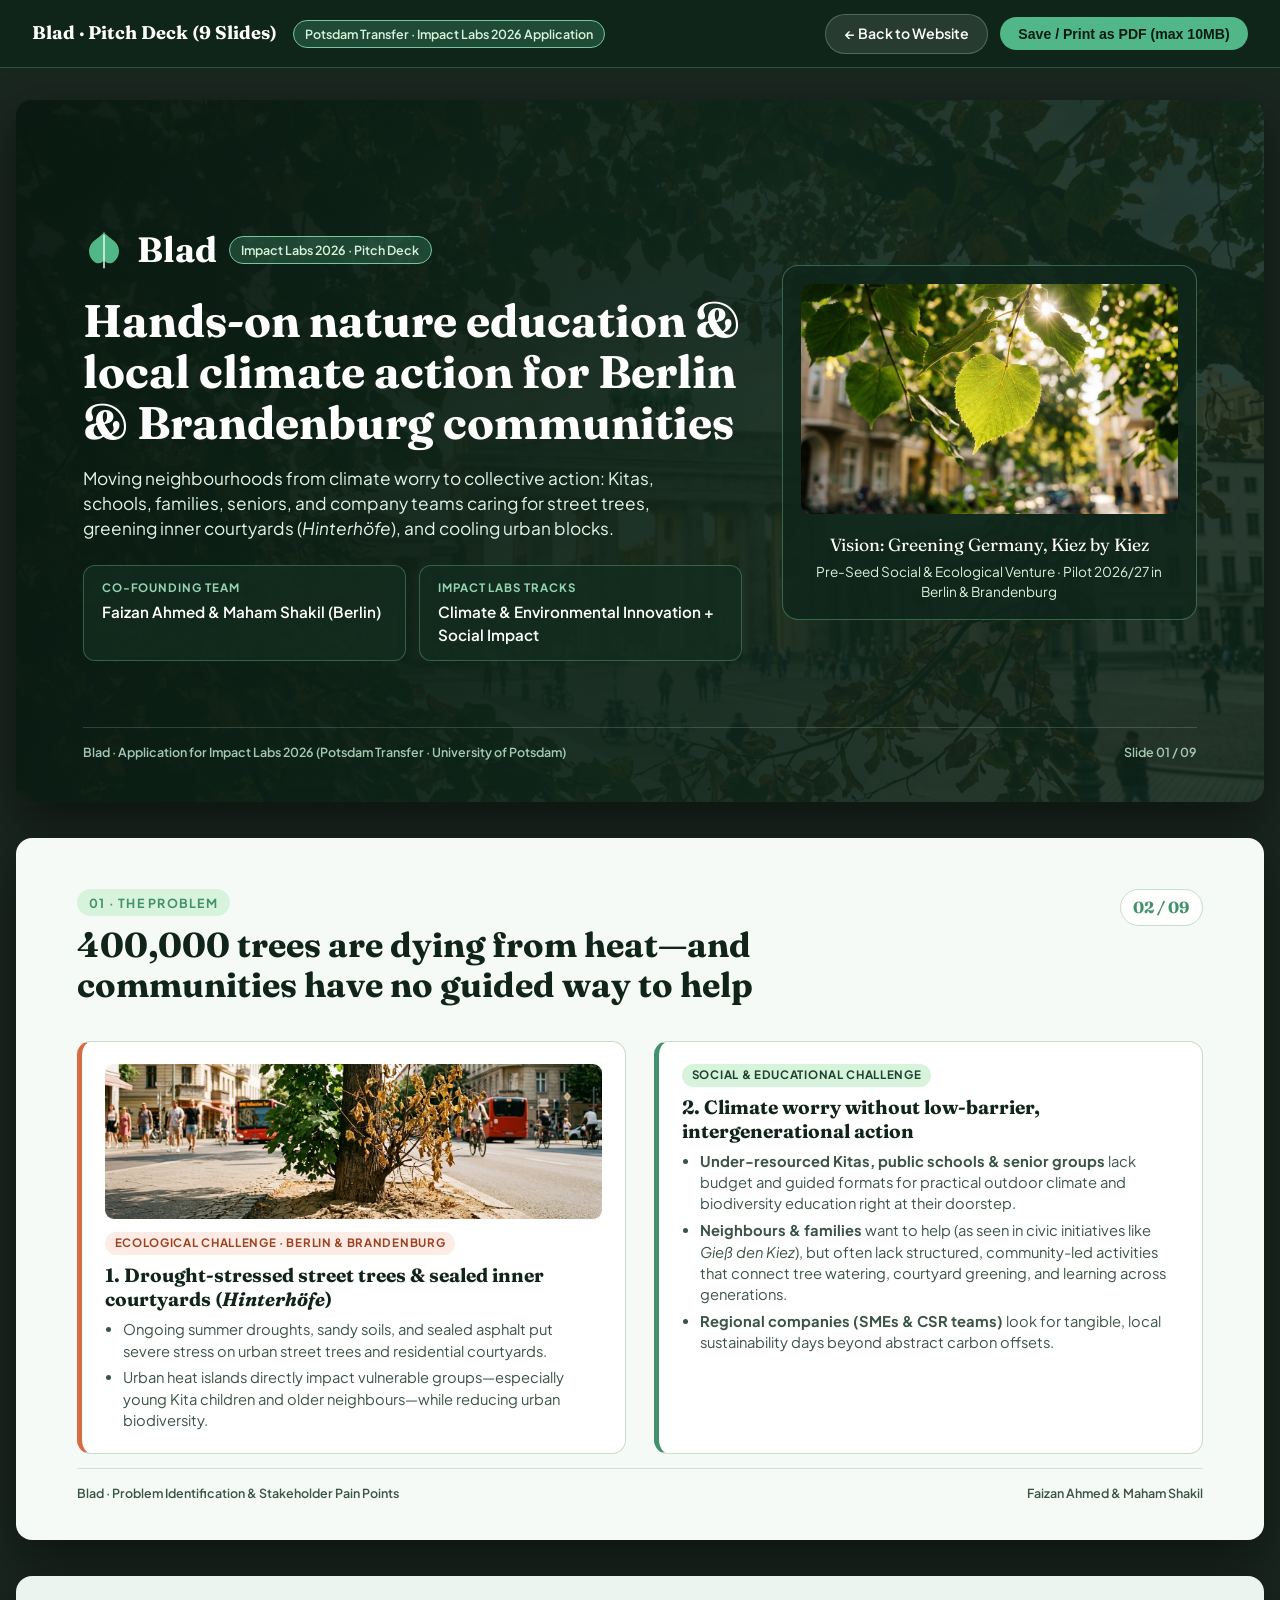
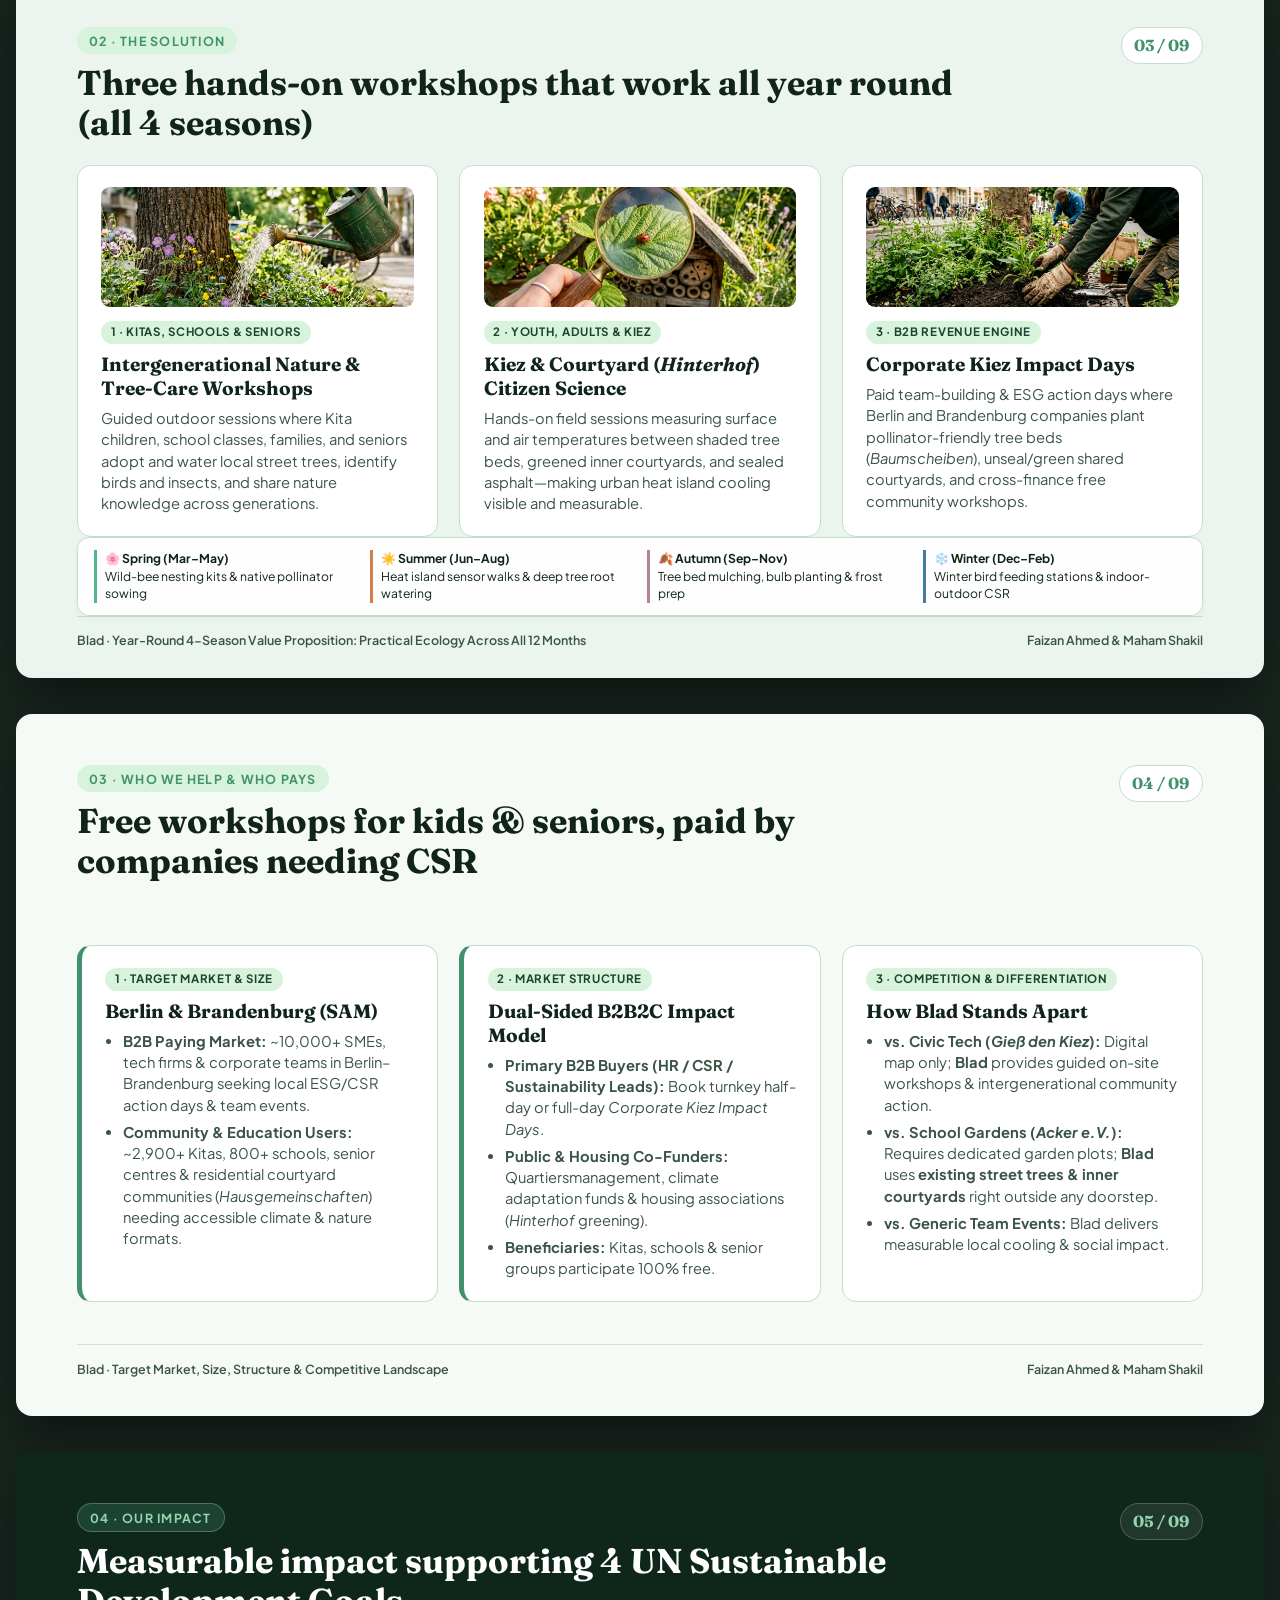
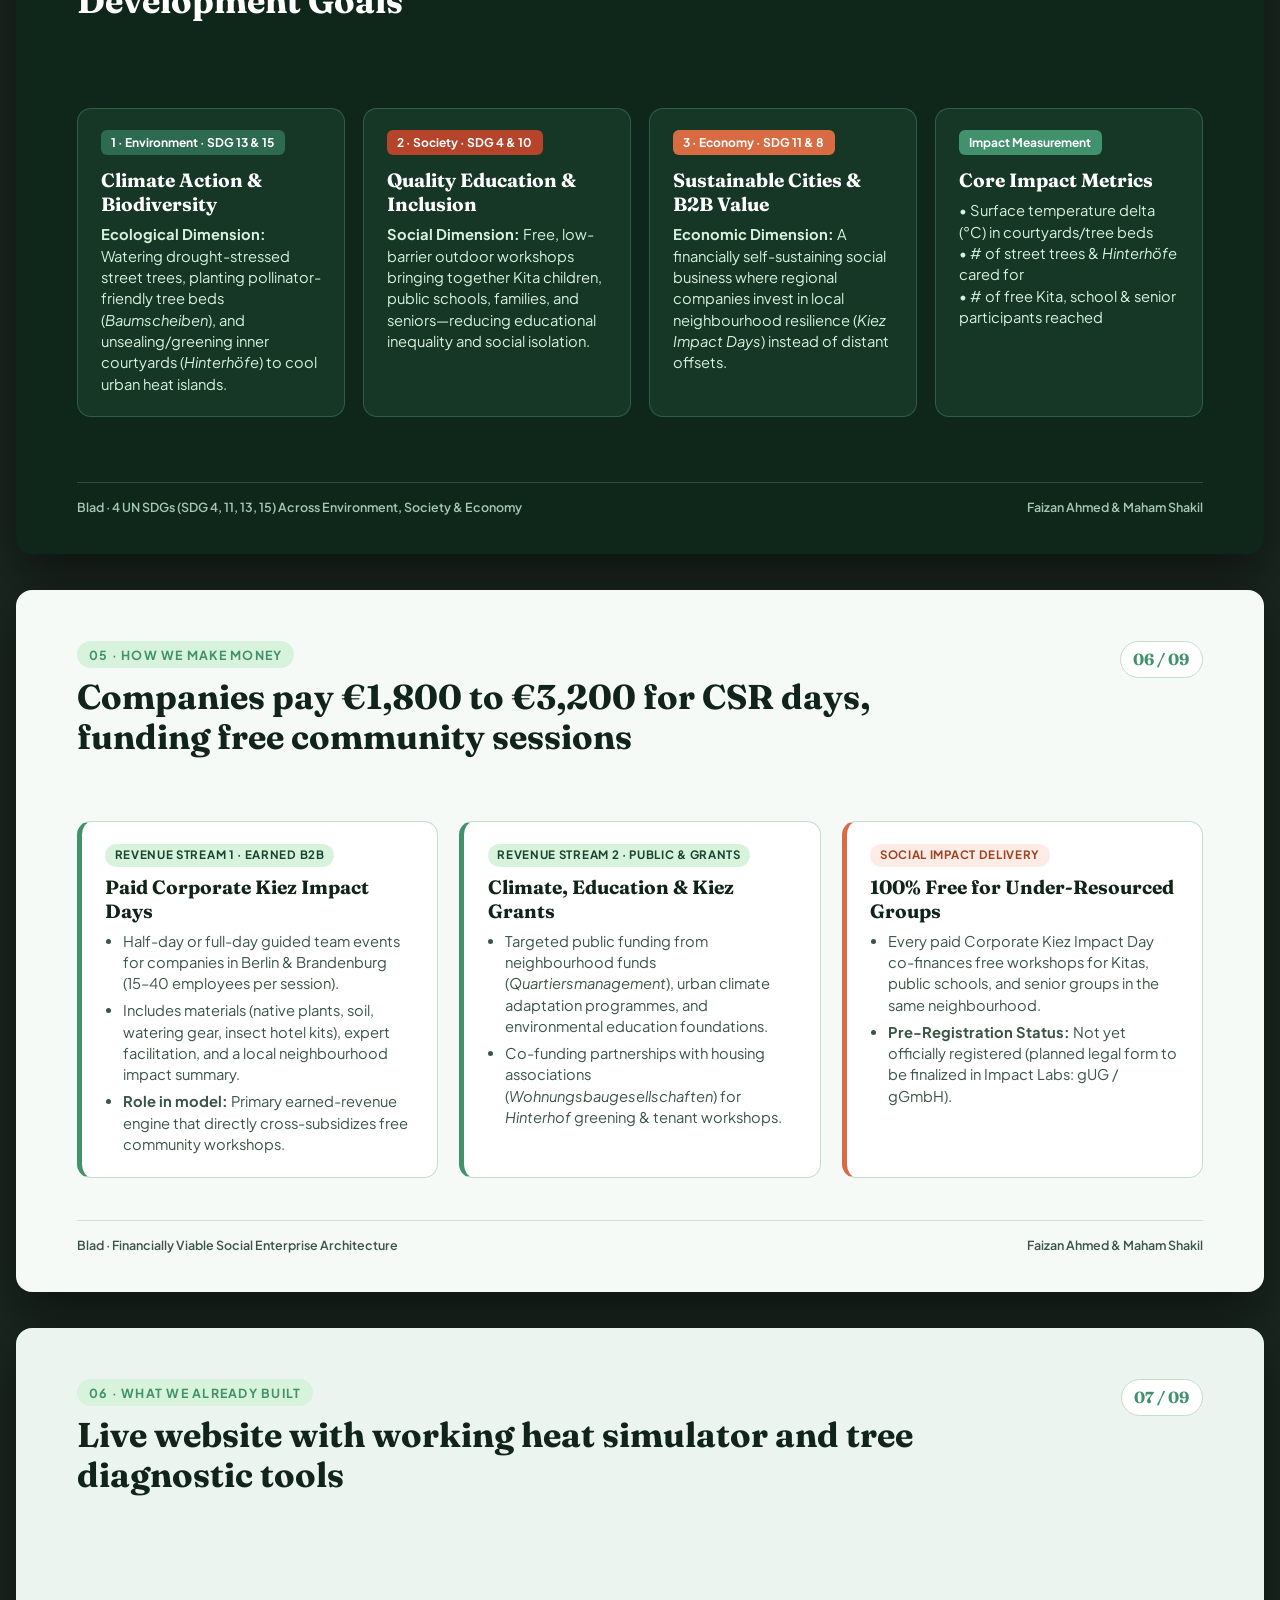
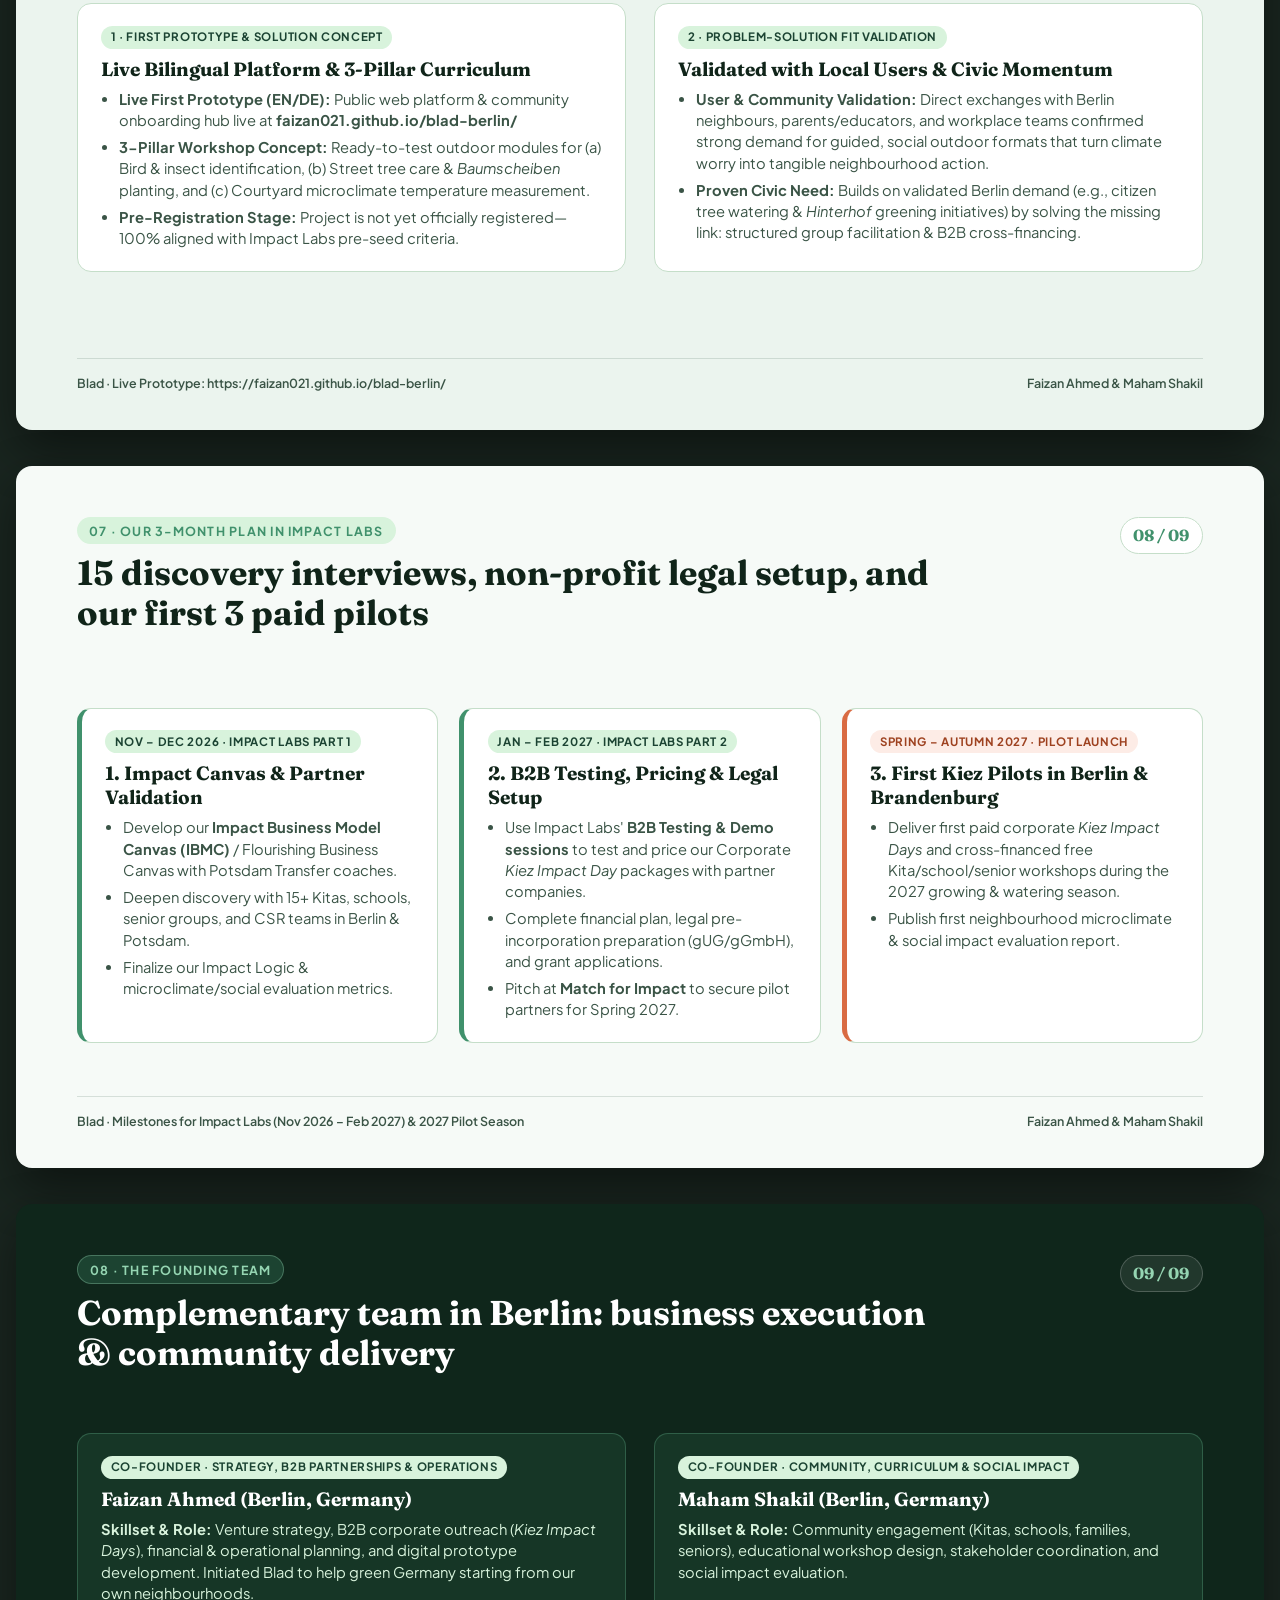
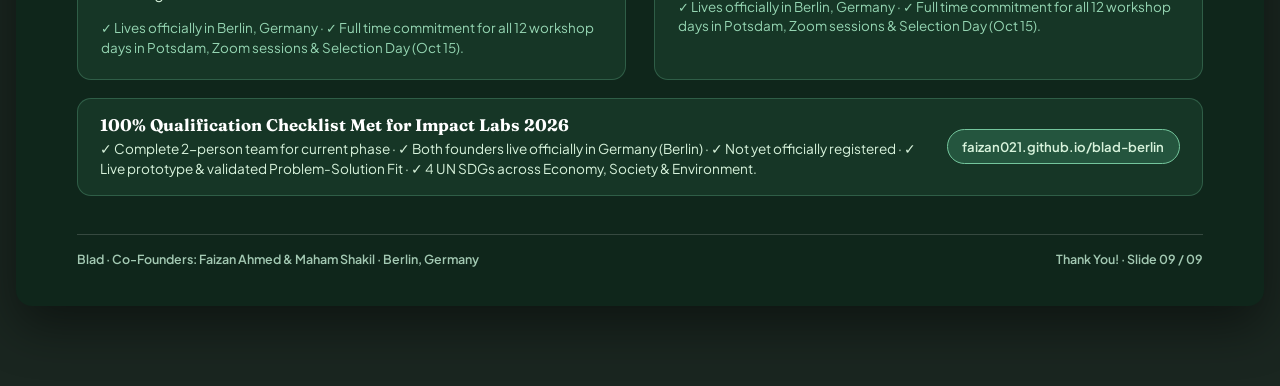
==== commit caa186cf: "feat: simplify English across deck and website, add 4-season year-round impact calendar" ====
--- a/pitch-deck.html
+++ b/pitch-deck.html
@@ -561,8 +561,8 @@
     <section class="slide">
       <header class="slide-header">
         <div>
-          <span class="slide-eyebrow">01 · Problem Identification</span>
-          <h2 class="slide-title">Overheating street trees &amp; courtyards—and a gap in accessible local action</h2>
+          <span class="slide-eyebrow">01 · The Problem</span>
+          <h2 class="slide-title">400,000 trees are dying from heat—and communities have no guided way to help</h2>
         </div>
         <span class="slide-num">02 / 09</span>
       </header>
@@ -601,8 +601,8 @@
     <section class="slide slide-sage">
       <header class="slide-header">
         <div>
-          <span class="slide-eyebrow">02 · Solution &amp; Problem-Solution Fit</span>
-          <h2 class="slide-title">Three hands-on pillars connecting urban cooling with community education</h2>
+          <span class="slide-eyebrow">02 · The Solution</span>
+          <h2 class="slide-title">Three hands-on workshops that work all year round (all 4 seasons)</h2>
         </div>
         <span class="slide-num">03 / 09</span>
       </header>
@@ -636,10 +636,30 @@
             </p>
           </div>
         </div>
+
+        <!-- 4-Season Year-Round Urban Ecology Bar -->
+        <div style="background: rgba(255, 255, 255, 0.95); border: 1.5px solid var(--border); border-radius: 12px; padding: 0.75rem 1rem; display: grid; grid-template-columns: repeat(4, 1fr); gap: 0.85rem; font-size: 0.76rem; box-shadow: 0 2px 6px rgba(15,38,26,0.04);">
+          <div style="border-left: 3px solid #52B788; padding-left: 0.5rem;">
+            <strong style="color: var(--forest-dark); display: block;">🌸 Spring (Mar–May)</strong>
+            <span>Wild-bee nesting kits &amp; native pollinator sowing</span>
+          </div>
+          <div style="border-left: 3px solid #D87D4A; padding-left: 0.5rem;">
+            <strong style="color: var(--forest-dark); display: block;">☀️ Summer (Jun–Aug)</strong>
+            <span>Heat island sensor walks &amp; deep tree root watering</span>
+          </div>
+          <div style="border-left: 3px solid #B5838D; padding-left: 0.5rem;">
+            <strong style="color: var(--forest-dark); display: block;">🍂 Autumn (Sep–Nov)</strong>
+            <span>Tree bed mulching, bulb planting &amp; frost prep</span>
+          </div>
+          <div style="border-left: 3px solid #457B9D; padding-left: 0.5rem;">
+            <strong style="color: var(--forest-dark); display: block;">❄️ Winter (Dec–Feb)</strong>
+            <span>Winter bird feeding stations &amp; indoor-outdoor CSR</span>
+          </div>
+        </div>
       </div>
 
       <footer class="slide-footer">
-        <span>Blad · Value Proposition: Practical Ecology + Intergenerational Inclusion</span>
+        <span>Blad · Year-Round 4-Season Value Proposition: Practical Ecology Across All 12 Months</span>
         <span>Faizan Ahmed &amp; Maham Shakil</span>
       </footer>
     </section>
@@ -648,8 +668,8 @@
     <section class="slide">
       <header class="slide-header">
         <div>
-          <span class="slide-eyebrow">03 · Target Market, Size, Structure &amp; Competition</span>
-          <h2 class="slide-title">Defined Berlin–Brandenburg market size, B2B2C structure &amp; differentiation</h2>
+          <span class="slide-eyebrow">03 · Who We Help &amp; Who Pays</span>
+          <h2 class="slide-title">Free workshops for kids &amp; seniors, paid by companies needing CSR</h2>
         </div>
         <span class="slide-num">04 / 09</span>
       </header>
@@ -697,8 +717,8 @@
     <section class="slide slide-dark">
       <header class="slide-header">
         <div>
-          <span class="slide-eyebrow">04 · Impact / Purpose · UN SDGs Across All 3 Sustainability Dimensions</span>
-          <h2 class="slide-title">Addressing 4 UN SDGs across Environment, Society &amp; Economy</h2>
+          <span class="slide-eyebrow">04 · Our Impact</span>
+          <h2 class="slide-title">Measurable impact supporting 4 UN Sustainable Development Goals</h2>
         </div>
         <span class="slide-num">05 / 09</span>
       </header>
@@ -751,8 +771,8 @@
     <section class="slide">
       <header class="slide-header">
         <div>
-          <span class="slide-eyebrow">05 · Business &amp; Financing Model</span>
-          <h2 class="slide-title">Self-sustaining hybrid model: Corporate Impact Days fund free Kiez education</h2>
+          <span class="slide-eyebrow">05 · How We Make Money</span>
+          <h2 class="slide-title">Companies pay €1,800 to €3,200 for CSR days, funding free community sessions</h2>
         </div>
         <span class="slide-num">06 / 09</span>
       </header>
@@ -799,8 +819,8 @@
     <section class="slide slide-sage">
       <header class="slide-header">
         <div>
-          <span class="slide-eyebrow">06 · Problem-Solution Fit, First Prototype &amp; Traction</span>
-          <h2 class="slide-title">Validated problem-solution fit &amp; live bilingual prototype ready for pilot</h2>
+          <span class="slide-eyebrow">06 · What We Already Built</span>
+          <h2 class="slide-title">Live website with working heat simulator and tree diagnostic tools</h2>
         </div>
         <span class="slide-num">07 / 09</span>
       </header>
@@ -838,8 +858,8 @@
     <section class="slide">
       <header class="slide-header">
         <div>
-          <span class="slide-eyebrow">07 · Milestone Roadmap &amp; Goals for Impact Labs (Nov 2026 – Feb 2027)</span>
-          <h2 class="slide-title">What we want to achieve during the 3-month Impact Labs programme</h2>
+          <span class="slide-eyebrow">07 · Our 3-Month Plan in Impact Labs</span>
+          <h2 class="slide-title">15 discovery interviews, non-profit legal setup, and our first 3 paid pilots</h2>
         </div>
         <span class="slide-num">08 / 09</span>
       </header>
@@ -887,8 +907,8 @@
     <section class="slide slide-dark">
       <header class="slide-header">
         <div>
-          <span class="slide-eyebrow">08 · Complete Founding Team · Skillset, Commitment &amp; Qualification</span>
-          <h2 class="slide-title">Complete 2-person founding team officially residing in Berlin, Germany</h2>
+          <span class="slide-eyebrow">08 · The Founding Team</span>
+          <h2 class="slide-title">Complementary team in Berlin: business execution &amp; community delivery</h2>
         </div>
         <span class="slide-num">09 / 09</span>
       </header>
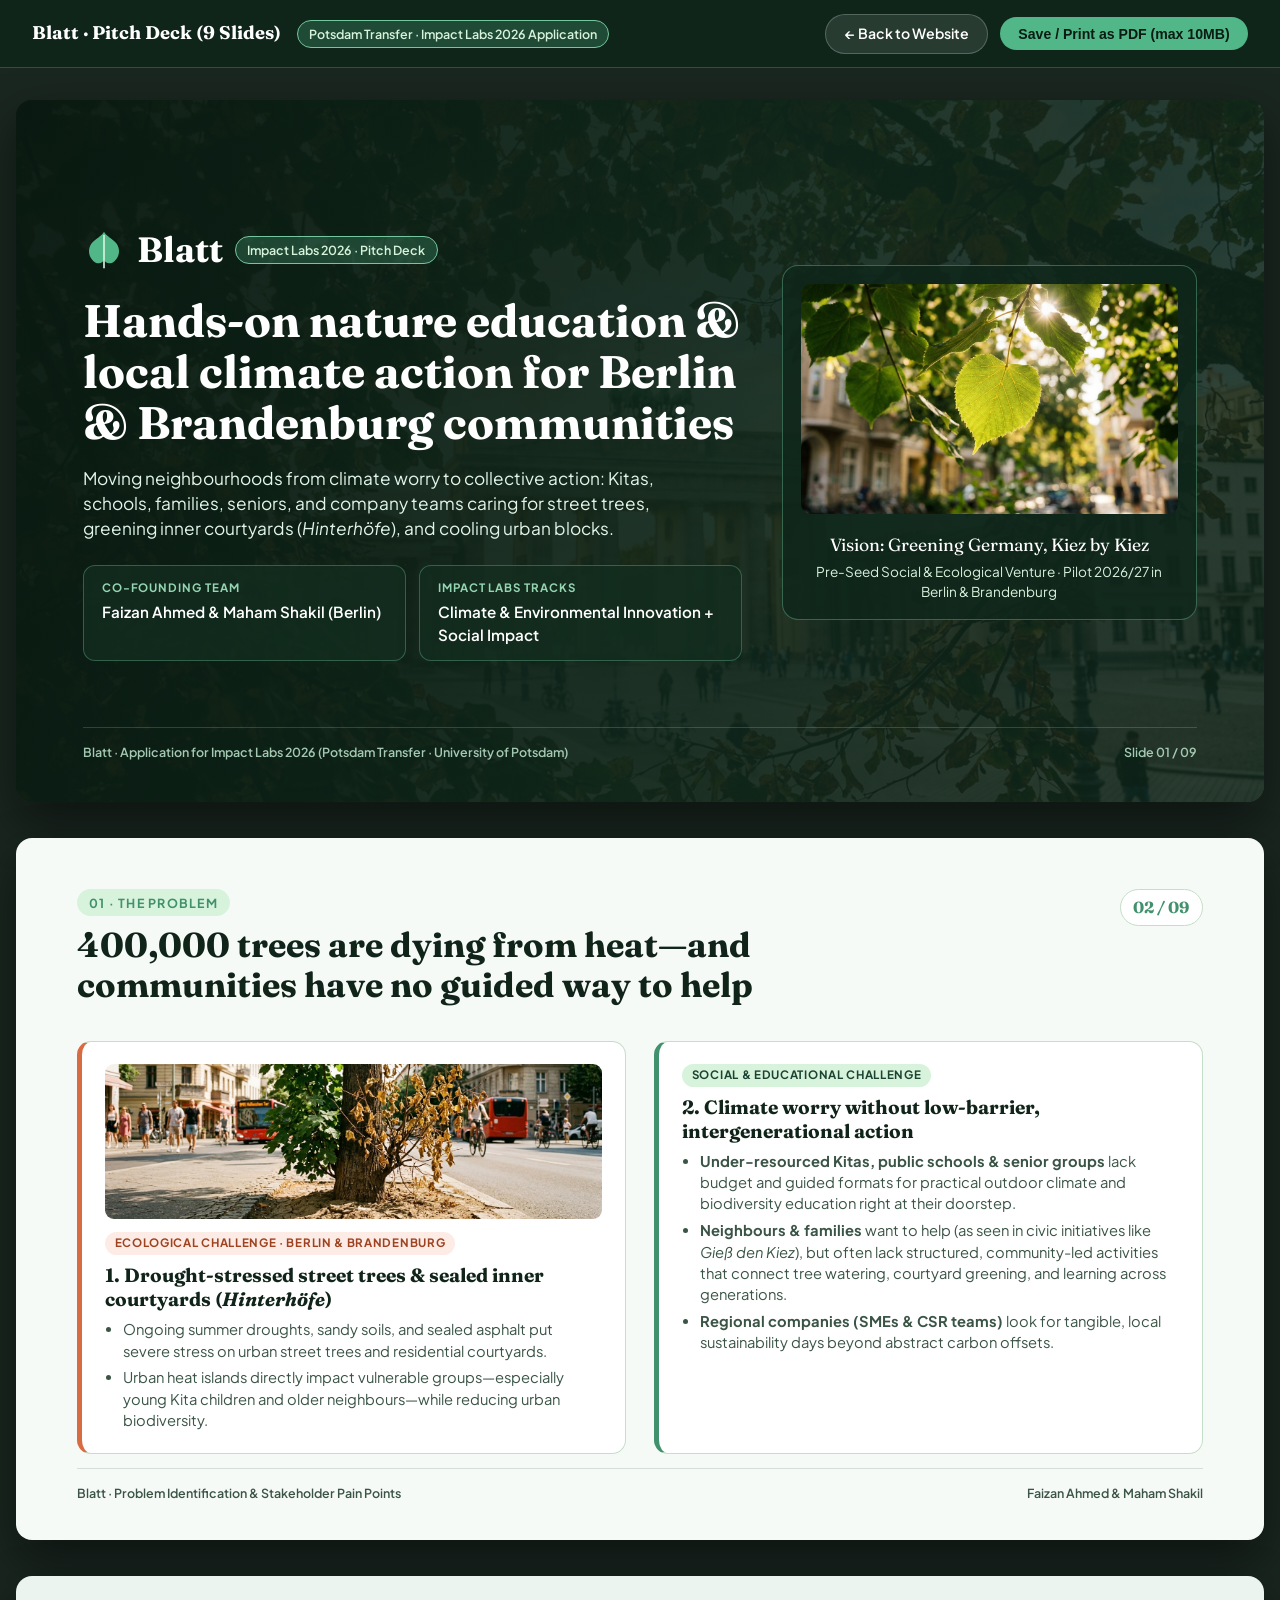
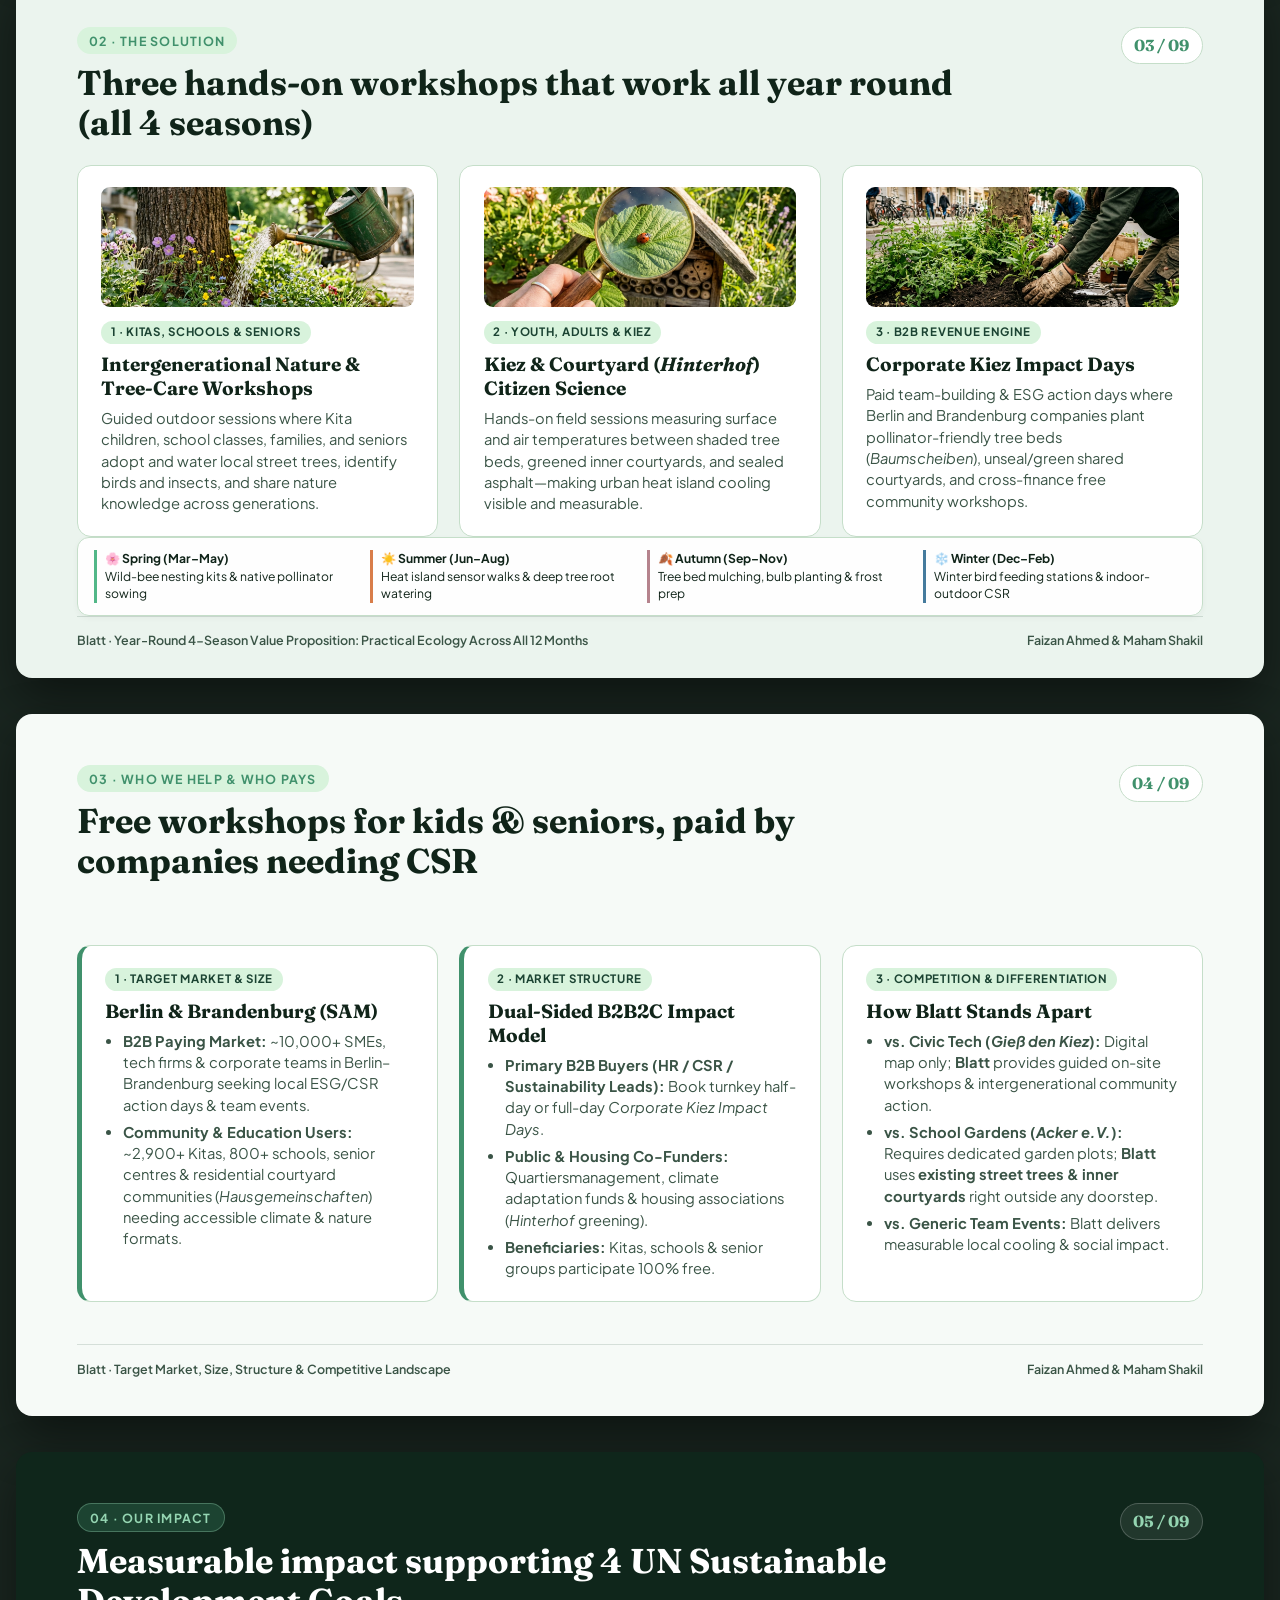
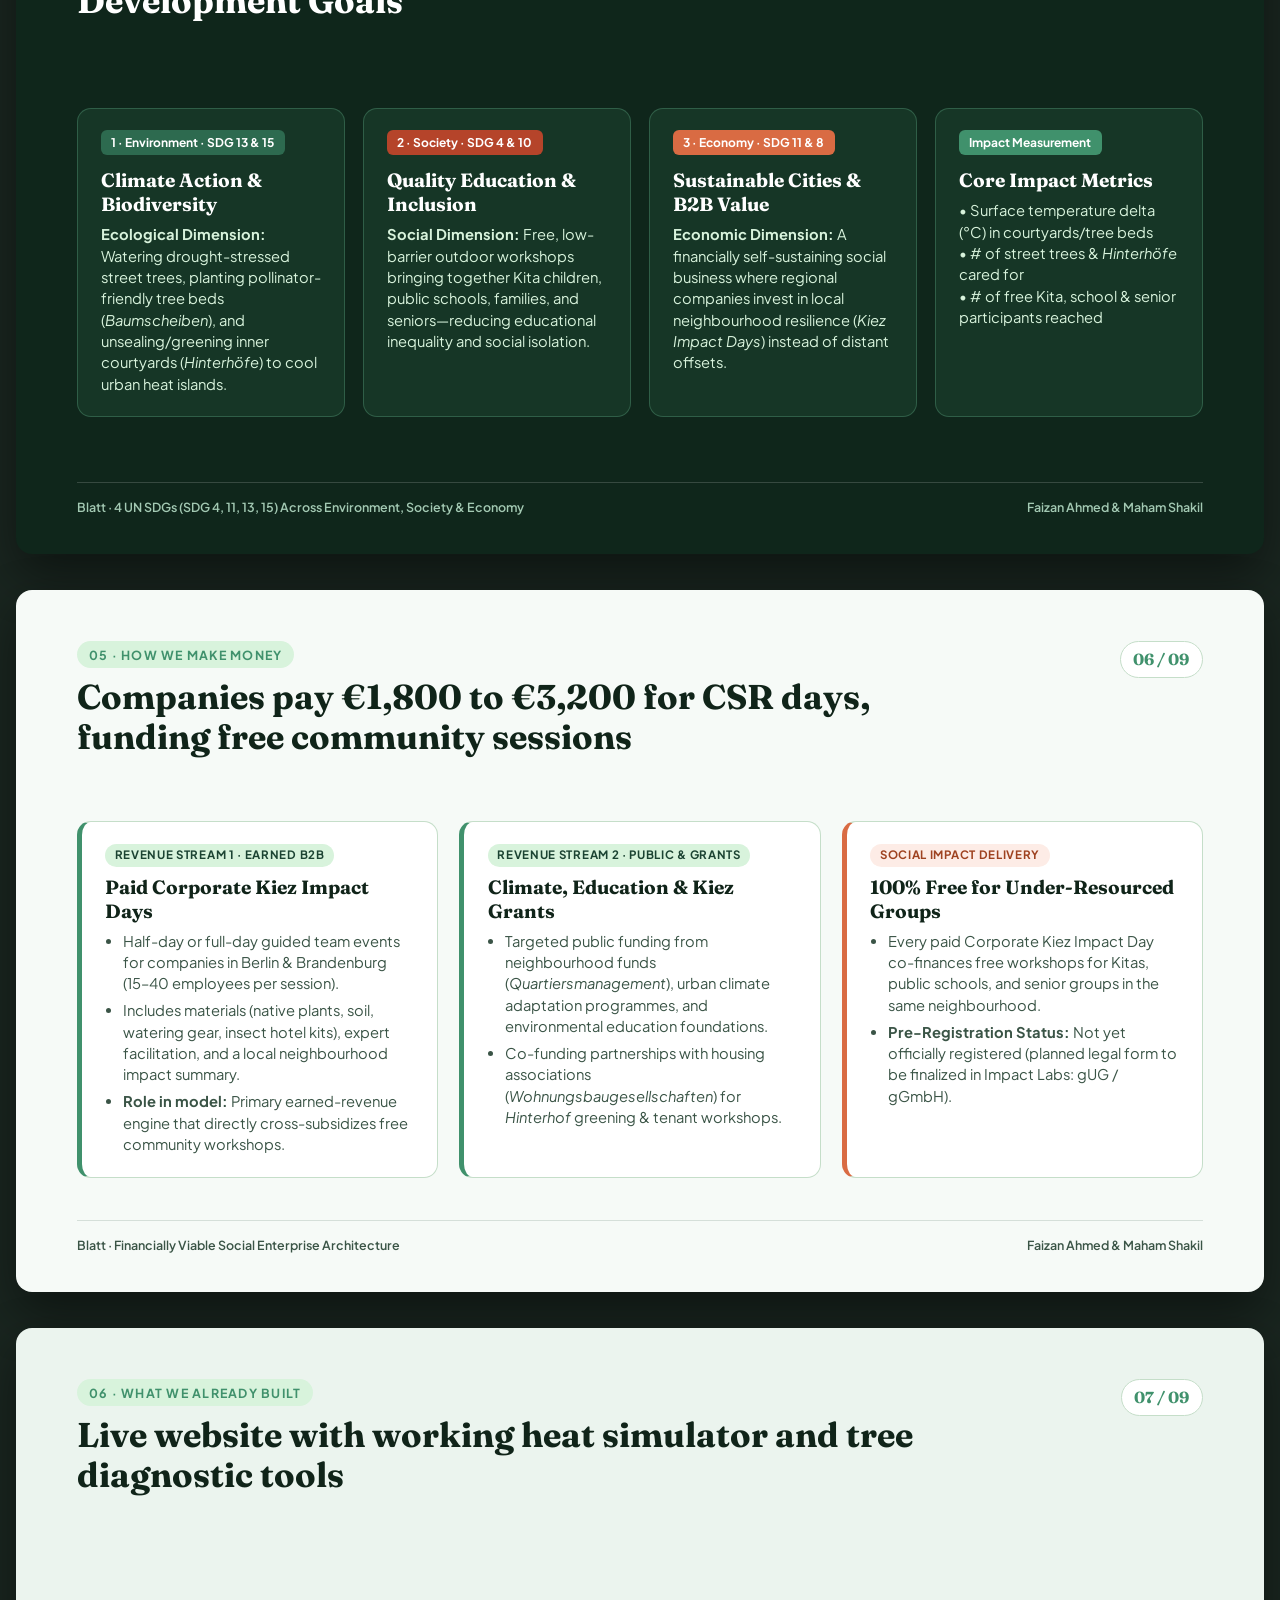
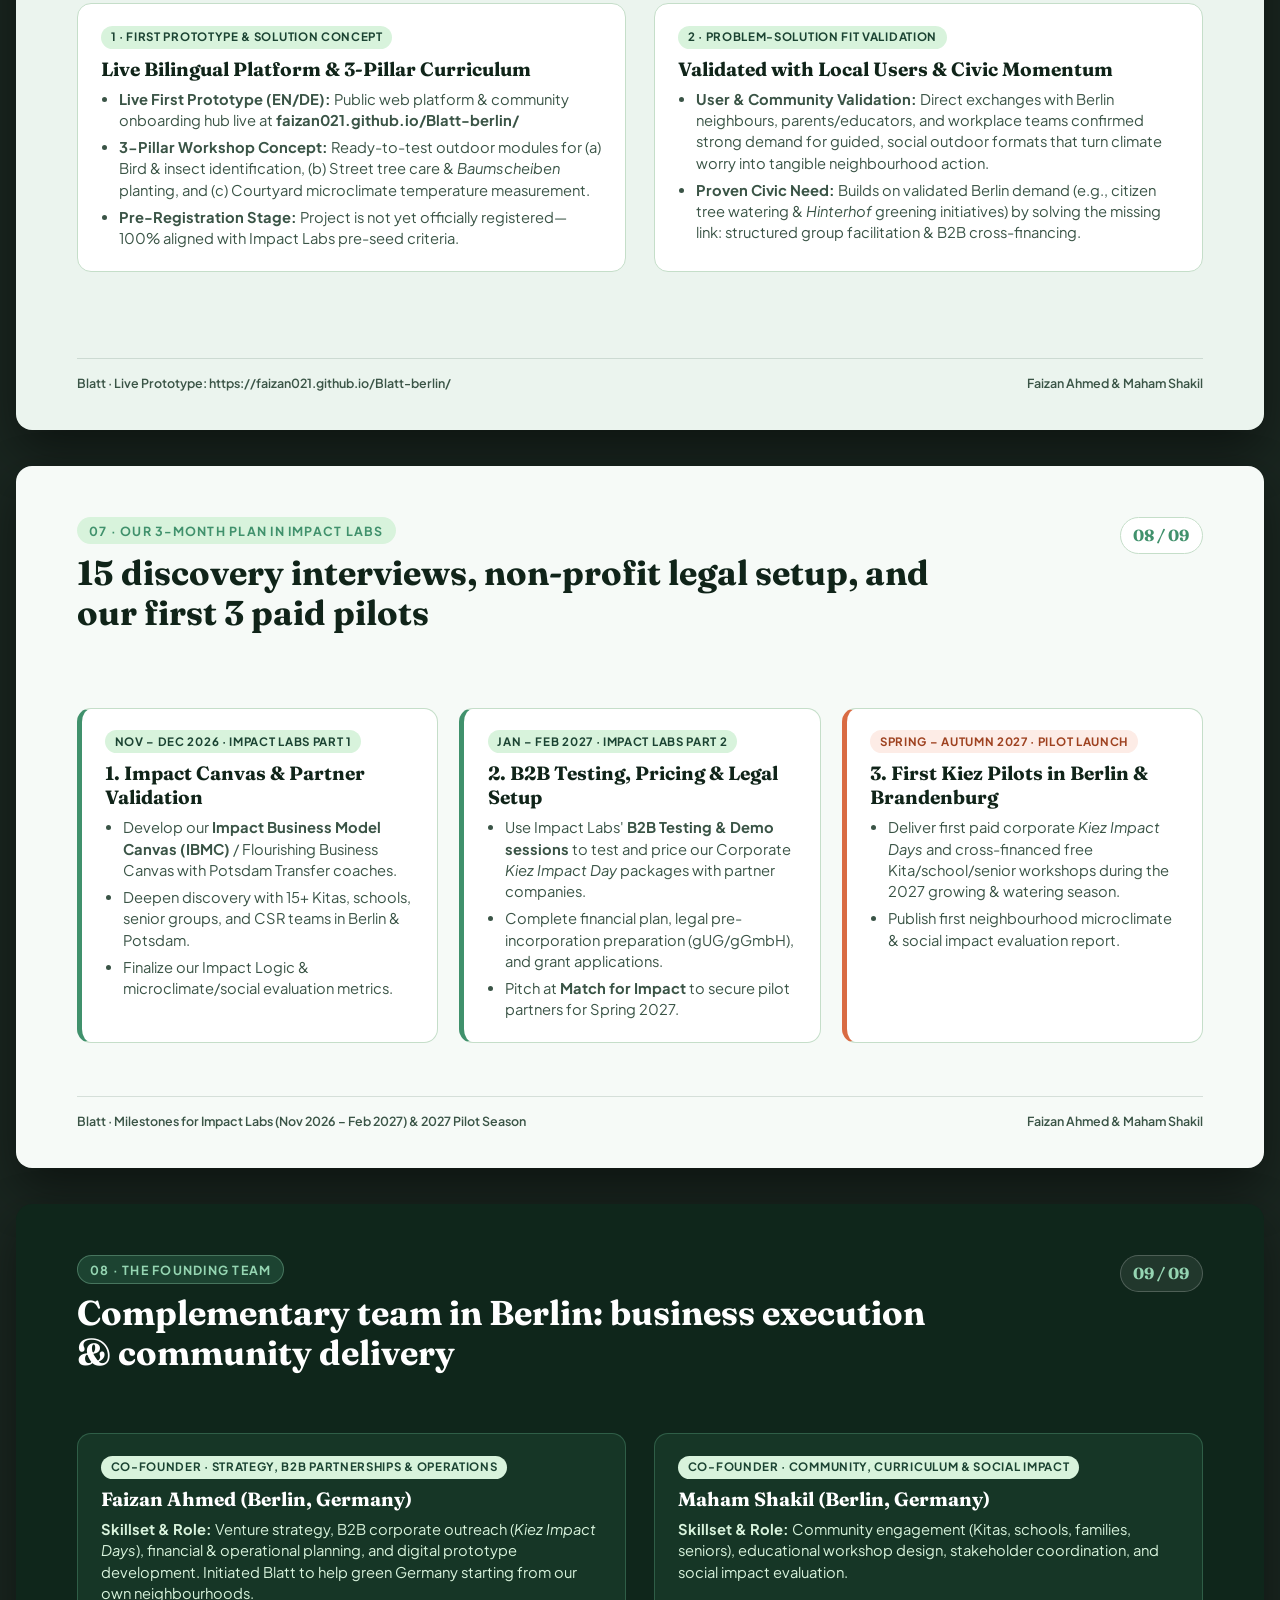
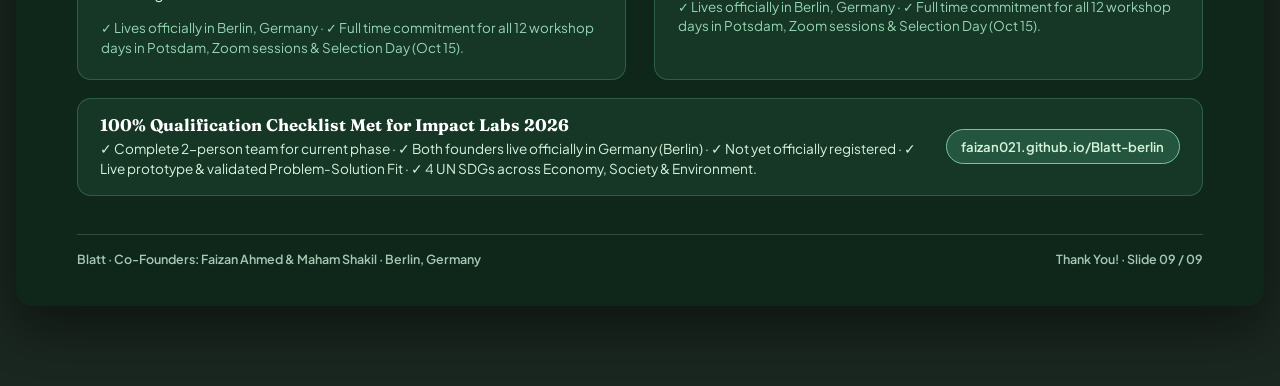
==== commit b77b980a: "fix(brand): correct venture name from Blad to Blatt across deck and website" ====
--- a/pitch-deck.html
+++ b/pitch-deck.html
@@ -3,7 +3,7 @@
 <head>
   <meta charset="UTF-8">
   <meta name="viewport" content="width=device-width, initial-scale=1.0">
-  <title>Blad — Pitch Deck | Impact Labs 2026 (University of Potsdam)</title>
+  <title>Blatt — Pitch Deck | Impact Labs 2026 (University of Potsdam)</title>
   <link rel="preconnect" href="https://fonts.googleapis.com">
   <link rel="preconnect" href="https://fonts.gstatic.com" crossorigin>
   <link href="https://fonts.googleapis.com/css2?family=Fraunces:opsz,wght@9..144,600;9..144,700&family=Plus+Jakarta+Sans:wght@400;500;600;700&display=swap" rel="stylesheet">
@@ -492,7 +492,7 @@
   <!-- Top Toolbar (Hidden in PDF Print) -->
   <header class="deck-toolbar">
     <div class="toolbar-left">
-      <span class="toolbar-title">Blad · Pitch Deck (9 Slides)</span>
+      <span class="toolbar-title">Blatt · Pitch Deck (9 Slides)</span>
       <span class="toolbar-badge">Potsdam Transfer · Impact Labs 2026 Application</span>
     </div>
     <div class="toolbar-actions">
@@ -517,7 +517,7 @@
               <path d="M32 4 C35 11 45 14 51 22 C57 30 56 42 48 49 C41 55 34 52 32 47 C30 52 23 55 16 49 C8 42 7 30 13 22 C19 14 29 11 32 4 Z" fill="#52B788"/>
               <path d="M32 59 L32 10" stroke="#D8F3DC" stroke-width="2.5" stroke-linecap="round"/>
             </svg>
-            <span class="cover-brand-name">Blad</span>
+            <span class="cover-brand-name">Blatt</span>
             <span class="toolbar-badge">Impact Labs 2026 · Pitch Deck</span>
           </div>
 
@@ -552,7 +552,7 @@
       </div>
 
       <footer class="slide-footer">
-        <span>Blad · Application for Impact Labs 2026 (Potsdam Transfer · University of Potsdam)</span>
+        <span>Blatt · Application for Impact Labs 2026 (Potsdam Transfer · University of Potsdam)</span>
         <span>Slide 01 / 09</span>
       </footer>
     </section>
@@ -592,7 +592,7 @@
       </div>
 
       <footer class="slide-footer">
-        <span>Blad · Problem Identification &amp; Stakeholder Pain Points</span>
+        <span>Blatt · Problem Identification &amp; Stakeholder Pain Points</span>
         <span>Faizan Ahmed &amp; Maham Shakil</span>
       </footer>
     </section>
@@ -659,7 +659,7 @@
       </div>
 
       <footer class="slide-footer">
-        <span>Blad · Year-Round 4-Season Value Proposition: Practical Ecology Across All 12 Months</span>
+        <span>Blatt · Year-Round 4-Season Value Proposition: Practical Ecology Across All 12 Months</span>
         <span>Faizan Ahmed &amp; Maham Shakil</span>
       </footer>
     </section>
@@ -697,18 +697,18 @@
 
           <div class="card">
             <span class="card-tag">3 · Competition &amp; Differentiation</span>
-            <h3>How Blad Stands Apart</h3>
-            <ul>
-              <li><strong>vs. Civic Tech (<em>Gieß den Kiez</em>):</strong> Digital map only; <strong>Blad</strong> provides guided on-site workshops &amp; intergenerational community action.</li>
-              <li><strong>vs. School Gardens (<em>Acker e.V.</em>):</strong> Requires dedicated garden plots; <strong>Blad</strong> uses <strong>existing street trees &amp; inner courtyards</strong> right outside any doorstep.</li>
-              <li><strong>vs. Generic Team Events:</strong> Blad delivers measurable local cooling &amp; social impact.</li>
+            <h3>How Blatt Stands Apart</h3>
+            <ul>
+              <li><strong>vs. Civic Tech (<em>Gieß den Kiez</em>):</strong> Digital map only; <strong>Blatt</strong> provides guided on-site workshops &amp; intergenerational community action.</li>
+              <li><strong>vs. School Gardens (<em>Acker e.V.</em>):</strong> Requires dedicated garden plots; <strong>Blatt</strong> uses <strong>existing street trees &amp; inner courtyards</strong> right outside any doorstep.</li>
+              <li><strong>vs. Generic Team Events:</strong> Blatt delivers measurable local cooling &amp; social impact.</li>
             </ul>
           </div>
         </div>
       </div>
 
       <footer class="slide-footer">
-        <span>Blad · Target Market, Size, Structure &amp; Competitive Landscape</span>
+        <span>Blatt · Target Market, Size, Structure &amp; Competitive Landscape</span>
         <span>Faizan Ahmed &amp; Maham Shakil</span>
       </footer>
     </section>
@@ -762,7 +762,7 @@
       </div>
 
       <footer class="slide-footer">
-        <span>Blad · 4 UN SDGs (SDG 4, 11, 13, 15) Across Environment, Society &amp; Economy</span>
+        <span>Blatt · 4 UN SDGs (SDG 4, 11, 13, 15) Across Environment, Society &amp; Economy</span>
         <span>Faizan Ahmed &amp; Maham Shakil</span>
       </footer>
     </section>
@@ -810,7 +810,7 @@
       </div>
 
       <footer class="slide-footer">
-        <span>Blad · Financially Viable Social Enterprise Architecture</span>
+        <span>Blatt · Financially Viable Social Enterprise Architecture</span>
         <span>Faizan Ahmed &amp; Maham Shakil</span>
       </footer>
     </section>
@@ -831,7 +831,7 @@
             <span class="card-tag">1 · First Prototype &amp; Solution Concept</span>
             <h3>Live Bilingual Platform &amp; 3-Pillar Curriculum</h3>
             <ul>
-              <li><strong>Live First Prototype (EN/DE):</strong> Public web platform &amp; community onboarding hub live at <strong>faizan021.github.io/blad-berlin/</strong></li>
+              <li><strong>Live First Prototype (EN/DE):</strong> Public web platform &amp; community onboarding hub live at <strong>faizan021.github.io/Blatt-berlin/</strong></li>
               <li><strong>3-Pillar Workshop Concept:</strong> Ready-to-test outdoor modules for (a) Bird &amp; insect identification, (b) Street tree care &amp; <em>Baumscheiben</em> planting, and (c) Courtyard microclimate temperature measurement.</li>
               <li><strong>Pre-Registration Stage:</strong> Project is not yet officially registered—100% aligned with Impact Labs pre-seed criteria.</li>
             </ul>
@@ -849,7 +849,7 @@
       </div>
 
       <footer class="slide-footer">
-        <span>Blad · Live Prototype: https://faizan021.github.io/blad-berlin/</span>
+        <span>Blatt · Live Prototype: https://faizan021.github.io/Blatt-berlin/</span>
         <span>Faizan Ahmed &amp; Maham Shakil</span>
       </footer>
     </section>
@@ -898,7 +898,7 @@
       </div>
 
       <footer class="slide-footer">
-        <span>Blad · Milestones for Impact Labs (Nov 2026 – Feb 2027) &amp; 2027 Pilot Season</span>
+        <span>Blatt · Milestones for Impact Labs (Nov 2026 – Feb 2027) &amp; 2027 Pilot Season</span>
         <span>Faizan Ahmed &amp; Maham Shakil</span>
       </footer>
     </section>
@@ -919,7 +919,7 @@
             <span class="card-tag">Co-Founder · Strategy, B2B Partnerships &amp; Operations</span>
             <h3>Faizan Ahmed (Berlin, Germany)</h3>
             <p>
-              <strong>Skillset &amp; Role:</strong> Venture strategy, B2B corporate outreach (<em>Kiez Impact Days</em>), financial &amp; operational planning, and digital prototype development. Initiated Blad to help green Germany starting from our own neighbourhoods.
+              <strong>Skillset &amp; Role:</strong> Venture strategy, B2B corporate outreach (<em>Kiez Impact Days</em>), financial &amp; operational planning, and digital prototype development. Initiated Blatt to help green Germany starting from our own neighbourhoods.
             </p>
             <p style="margin-top:0.35rem; font-size:0.84rem; color:#95D5B2;">
               ✓ Lives officially in Berlin, Germany · ✓ Full time commitment for all 12 workshop days in Potsdam, Zoom sessions &amp; Selection Day (Oct 15).
@@ -946,13 +946,13 @@
             </p>
           </div>
           <span class="toolbar-badge" style="white-space: nowrap; font-size: 0.82rem; padding: 0.45rem 0.9rem;">
-            faizan021.github.io/blad-berlin
+            faizan021.github.io/Blatt-berlin
           </span>
         </div>
       </div>
 
       <footer class="slide-footer">
-        <span>Blad · Co-Founders: Faizan Ahmed &amp; Maham Shakil · Berlin, Germany</span>
+        <span>Blatt · Co-Founders: Faizan Ahmed &amp; Maham Shakil · Berlin, Germany</span>
         <span>Thank You! · Slide 09 / 09</span>
       </footer>
     </section>
